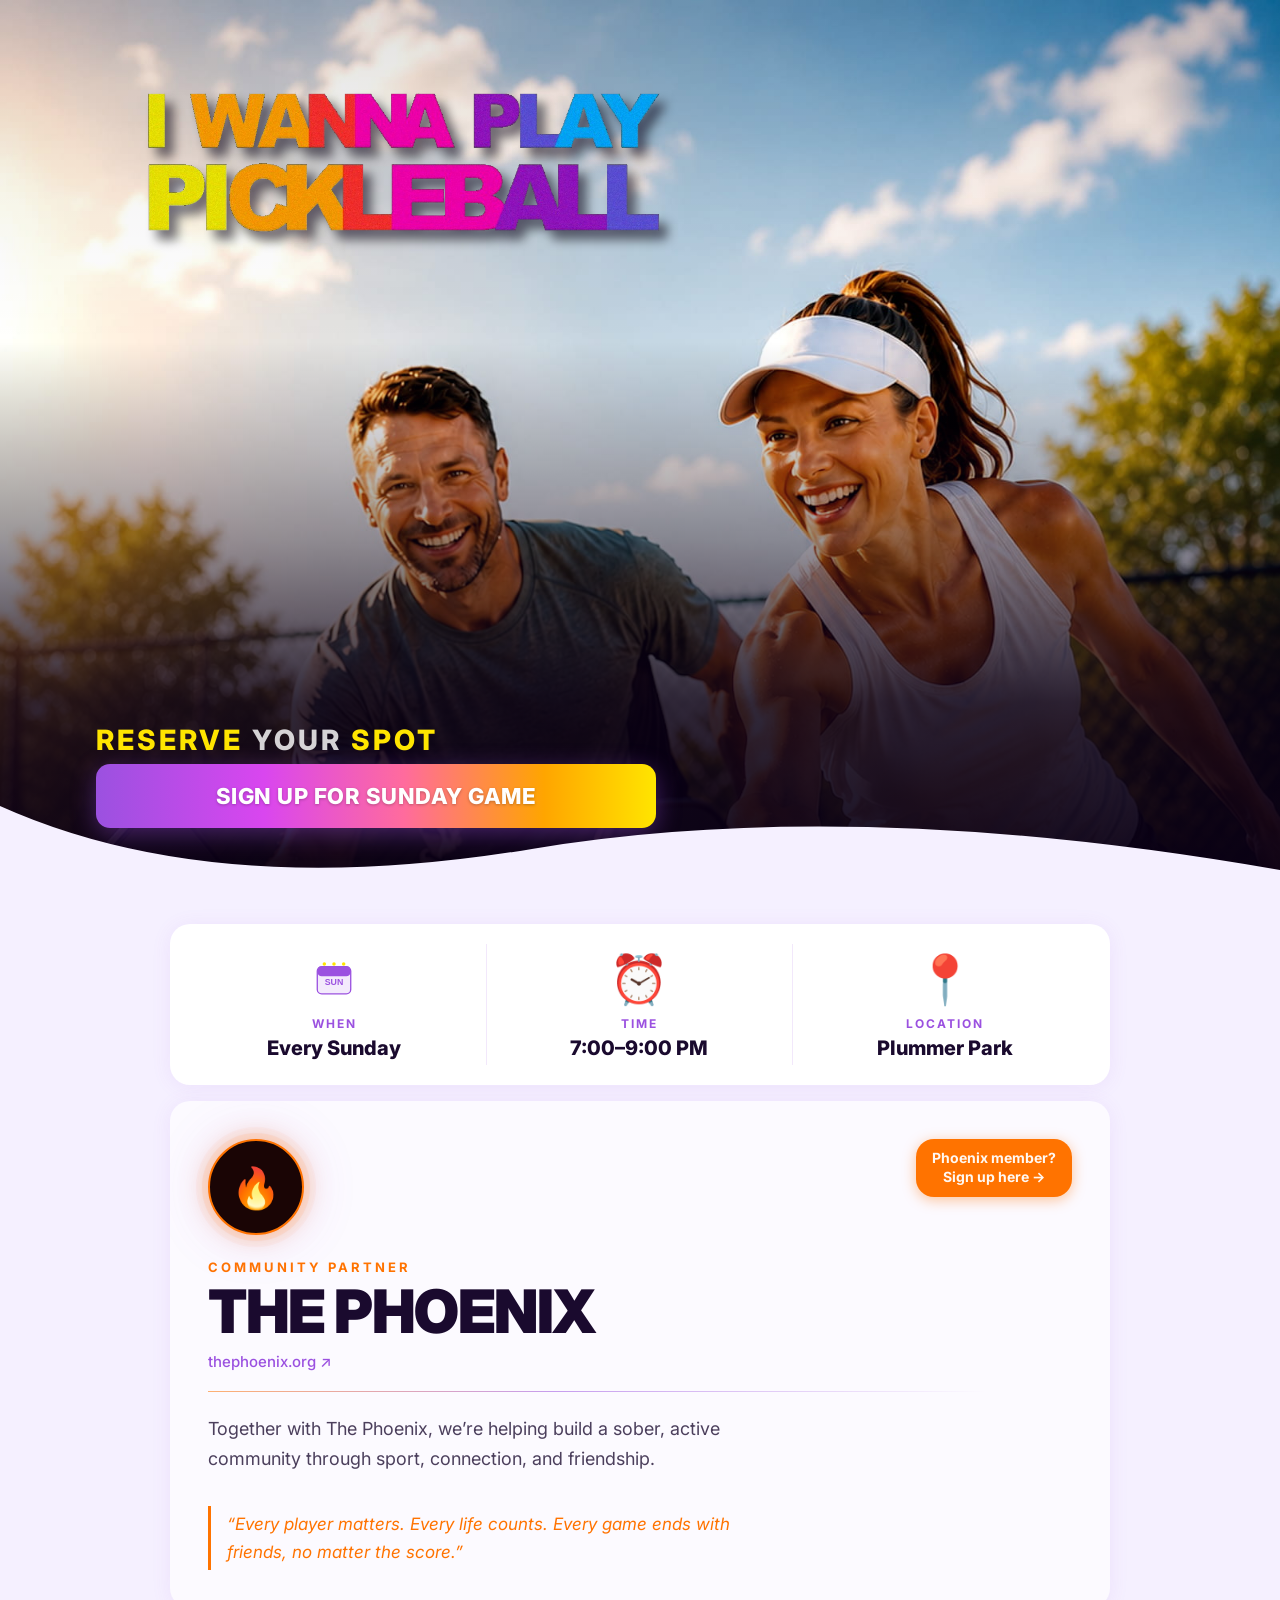
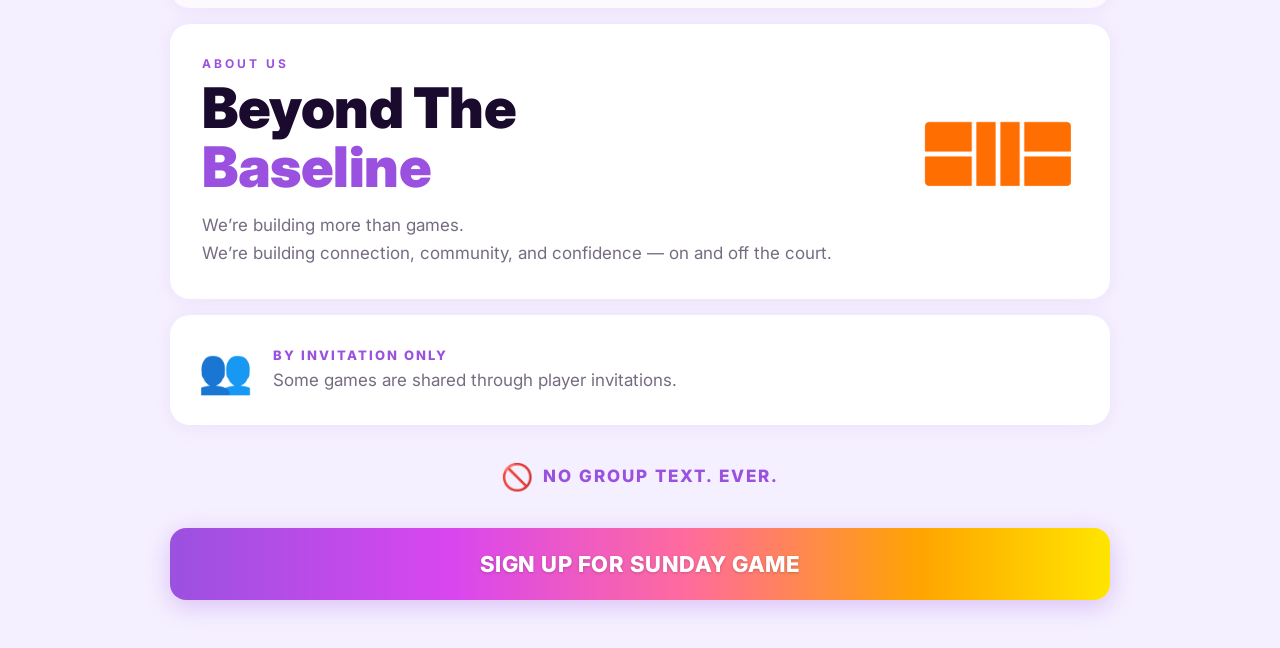
==== index.html @ e060759e "Update index.html" ====
<!DOCTYPE html>
<html lang="en">
<head>
    <meta charset="UTF-8">
    <meta name="viewport" content="width=device-width, initial-scale=1.0">
    <meta name="robots" content="noindex, nofollow">
    <title>I Wanna Play Pickleball — Sunday Games at Plummer Park</title>
    <meta property="og:title" content="I Wanna Play Pickleball">
    <meta property="og:description" content="Sunday pickleball games at Plummer Park, West Hollywood. By invitation only. Reserve your spot now.">
    <meta property="og:image" content="player-hero.jpg">
    <meta property="og:url" content="https://iwannaplaypickleball.com">
    <meta property="og:type" content="website">
    <meta name="twitter:card" content="summary_large_image">
    <link rel="preconnect" href="https://fonts.googleapis.com">
    <link rel="preconnect" href="https://fonts.gstatic.com" crossorigin>
    <link href="https://fonts.googleapis.com/css2?family=Inter:wght@400;600;700;800;900&display=swap" rel="stylesheet">
    <style>
        *, *::before, *::after { margin: 0; padding: 0; box-sizing: border-box; }
        :root {
            --purple:      #9B51E0;
            --yellow:      #FFE500;
            --orange:      #FFA500;
            --orange-deep: #FF7300;
            --pink:        #FF6B9D;
            --magenta:     #D946EF;
            --green:       #00C97A;
            --navy:        #0A0015;
            --light-bg:    #F5F0FF;
            --warm-white:  #FCFAFF;
            --text-dark:   #1a0a2e;
        }
        html { scroll-behavior: smooth; }
        body {
            font-family: 'Inter', sans-serif;
            background: var(--light-bg);
            color: var(--text-dark);
            min-height: 100vh;
            -webkit-font-smoothing: antialiased;
            overflow-x: hidden;
        }

        /* ============================================= HERO ============================================= */
        .hero {
            position: relative;
            width: 100%;
            min-height: 100svh;
            display: flex;
            flex-direction: column;
            overflow: hidden;
        }
        .hero-image {
            position: absolute; inset: 0;
            width: 100%; height: 100%;
            object-fit: cover; object-position: 25% top; z-index: 0;
        }
        @media (min-width: 768px) {
            .hero-image { object-position: center top; }
        }
        .hero-overlay {
            position: absolute; inset: 0;
            background: linear-gradient(180deg,
                rgba(10,0,21,0.12) 0%, rgba(10,0,21,0.04) 20%,
                rgba(10,0,21,0.00) 38%, rgba(10,0,21,0.42) 60%,
                rgba(10,0,21,0.84) 78%, rgba(10,0,21,0.97) 100%);
            z-index: 1;
        }
        .hero-content {
            position: relative; z-index: 2;
            display: flex; flex-direction: column;
            justify-content: space-between;
            min-height: 100svh;
            width: 100%;
            padding: clamp(6px,2vw,16px) clamp(12px,3vw,24px) clamp(40px,5vw,56px);
        }
        .hero-logo {
            width: clamp(320px, 98vw, 98vw);
            max-width: none;
            height: auto; display: block;
            mix-blend-mode: screen;
            animation: fadeDown 0.7s ease both;
            margin-left: clamp(-12px, -1.5vw, -4px);
            margin-top: -4px;
        }
        @keyframes fadeDown {
            from { opacity:0; transform:translateY(-14px); }
            to   { opacity:1; transform:translateY(0); }
        }
        .hero-bottom { animation: fadeUp 0.8s 0.3s ease both; }
        @keyframes fadeUp {
            from { opacity:0; transform:translateY(16px); }
            to   { opacity:1; transform:translateY(0); }
        }
        .reserve-heading {
            font-size: clamp(17px, 4.6vw, 24px);
            font-weight: 800; letter-spacing: 3px;
            display: block; margin-bottom: 6px;
            line-height: 1.2; white-space: nowrap;
        }
        .word-reserve { color: var(--yellow); }
        .word-your    { color: rgba(255,255,255,0.82); }
        .word-spot    { color: var(--yellow); }

        .cta-btn {
            display: flex; align-items: center; justify-content: center;
            width: 100%; min-height: 58px; padding: 16px 24px;
            background: linear-gradient(90deg,
                var(--purple) 0%, var(--magenta) 30%,
                var(--pink) 55%, var(--orange) 80%, var(--yellow) 100%);
            border: none; border-radius: 14px;
            font-family: 'Inter', sans-serif;
            font-size: clamp(15px, 3.8vw, 20px);
            font-weight: 800; letter-spacing: 0.5px;
            color: #fff; text-decoration: none;
            text-shadow: 0 1px 3px rgba(0,0,0,0.25);
            box-shadow: 0 6px 24px rgba(155,81,224,0.4);
            -webkit-tap-highlight-color: transparent;
            transition: transform 0.15s ease;
        }
        .cta-btn:active { transform: scale(0.98); }

        .hero-wave {
            position: absolute; bottom: -2px; left: 0; right: 0;
            z-index: 3; line-height: 0;
        }
        .hero-wave svg { display: block; width: 100%; }

        @media (min-width: 768px) {
            .hero-content {
                padding: clamp(16px,3vw,32px) clamp(40px,6vw,80px) clamp(48px,6vw,72px);
            }
            .hero-logo { width: clamp(420px, 55vw, 780px); margin-left: 0; margin-top: 0; }
            .hero-bottom { max-width: 520px; }
            .reserve-heading { font-size: clamp(20px, 2.8vw, 28px); }
            .cta-btn { font-size: clamp(16px, 2vw, 22px); min-height: 64px; }
        }
        @media (min-width: 1200px) {
            .hero-content { padding: 40px 96px 72px; }
            .hero-logo { width: clamp(560px, 48vw, 820px); }
            .hero-bottom { max-width: 560px; }
        }

        /* ============================================= PAGE BODY ============================================= */
        .page-body { background: var(--light-bg); padding: 24px 16px 48px; }
        .card-wrap { width: 100%; max-width: 600px; margin: 0 auto; }
        @media (min-width: 680px)  { .card-wrap { max-width: 680px; } }
        @media (min-width: 900px)  { .card-wrap { max-width: 820px; } }
        @media (min-width: 1100px) { .card-wrap { max-width: 940px; } }

        .card {
            background: #fff;
            border-radius: 20px;
            box-shadow: 0 2px 20px rgba(155,81,224,0.09);
            margin-bottom: 16px;
            overflow: hidden;
        }

        /* INFO CARDS */
        .info-inner { display: grid; grid-template-columns: repeat(3,1fr); padding: 20px 12px; }
        .info-col { text-align: center; padding: 4px clamp(8px,2vw,20px); }
        .info-col:not(:last-child) { border-right: 1.5px solid rgba(155,81,224,0.13); }
        .info-icon { display: flex; align-items: center; justify-content: center;
                     height: clamp(40px,6vw,60px); margin: 0 auto 8px; }
        .info-label { font-size: clamp(9px,1.2vw,12px); font-weight: 700;
                      letter-spacing: 2px; color: var(--purple);
                      text-transform: uppercase; display: block; margin-bottom: 4px; }
        .info-value { font-size: clamp(14px,2vw,20px); font-weight: 800;
                      color: var(--text-dark); display: block; line-height: 1.3; }

        /* =============================================
           PHOENIX CARD — premium refresh
        ============================================= */
        .phoenix-card { background: var(--warm-white); }
        .phoenix-inner { padding: clamp(22px,3vw,40px); }

        /* TOP ROW: logo (left) + pill (top right) */
        .phoenix-top {
            display: flex; justify-content: space-between;
            align-items: flex-start;
            gap: clamp(12px,2vw,20px);
            margin-bottom: clamp(16px,2.5vw,24px);
        }

        /* Logo circle with premium radial glow */
        .phoenix-logo-circle {
            position: relative;
            width: clamp(72px,10vw,96px);
            height: clamp(72px,10vw,96px);
            border-radius: 50%;
            background: #1a0505;
            border: 2.5px solid var(--orange-deep);
            display: flex; align-items: center; justify-content: center;
            flex-shrink: 0; overflow: hidden;
            font-size: clamp(28px,4vw,40px);
            box-shadow:
                0 0 0 6px rgba(255,115,0,0.08),
                0 0 0 12px rgba(255,115,0,0.04),
                0 0 28px rgba(255,115,0,0.35),
                0 0 56px rgba(155,81,224,0.18);
        }
        .phoenix-logo-circle img { width:100%; height:100%; border-radius:50%; object-fit:cover; }

        /* INFO BLOCK below top row */
        .phoenix-info { margin-bottom: clamp(14px,2vw,20px); }
        .phoenix-eyebrow {
            font-size: clamp(10px,1.2vw,13px); font-weight: 700;
            letter-spacing: 3px; color: var(--orange-deep);
            text-transform: uppercase; display: block; margin-bottom: 6px;
        }
        .phoenix-name {
            font-size: clamp(34px,7vw,60px);
            font-weight: 900;
            letter-spacing: -1.5px;
            color: var(--text-dark);
            display: block;
            line-height: 1;
            margin-bottom: 10px;
        }
        .phoenix-url {
            display: inline-flex; align-items: center; gap: 4px;
            font-size: clamp(12px,1.4vw,15px);
            color: var(--purple);
            text-decoration: none;
            font-weight: 500;
        }
        .phoenix-url:hover { opacity: 0.75; }

        /* Slim gradient divider */
        .phoenix-divider {
            height: 1px;
            background: linear-gradient(90deg,
                var(--orange-deep) 0%,
                var(--purple) 40%,
                transparent 90%);
            margin: 0 0 clamp(16px,2.5vw,22px);
            opacity: 0.55;
        }

        /* Pill button — slightly smaller */
        .phoenix-pill {
            display: inline-flex; align-items: center; justify-content: center;
            text-align: center;
            background: var(--orange-deep);
            border: none; border-radius: 18px;
            padding: clamp(7px,1vw,10px) clamp(11px,1.5vw,16px);
            font-size: clamp(11px,1.3vw,14px); font-weight: 700;
            color: rgba(255,255,255,0.95);
            text-decoration: none;
            flex-shrink: 0; line-height: 1.35;
            box-shadow: 0 3px 14px rgba(255,115,0,0.4);
            -webkit-tap-highlight-color: transparent;
            transition: transform 0.15s ease;
        }
        .phoenix-pill:active { transform: scale(0.97); }

        /* Body paragraph — tightened width */
        .phoenix-body-text {
            font-size: clamp(14px,1.7vw,18px); line-height: 1.65;
            color: rgba(26,10,46,0.78);
            max-width: 52ch;
            margin-bottom: clamp(22px,3vw,32px); /* extra breathing room before quote */
        }

        /* Quote — extra space above */
        .phoenix-quote {
            border-left: 3px solid var(--orange-deep);
            padding: 4px 0 4px 16px;
            font-style: italic;
            font-size: clamp(14px,1.55vw,17px);
            color: var(--orange-deep);
            line-height: 1.65;
            max-width: 52ch;
        }

        /* BTB */
        .btb-inner { padding: clamp(18px,2.5vw,32px); }
        .btb-top {
            display: flex; align-items: flex-end;
            justify-content: space-between; gap: 16px; margin-bottom: 14px;
        }
        .btb-text { flex: 1; }
        .btb-eyebrow {
            font-size: clamp(9px,1.1vw,12px); font-weight: 700;
            letter-spacing: 3px; color: var(--purple);
            text-transform: uppercase; display: block; margin-bottom: 8px;
        }
        .btb-title {
            font-size: clamp(30px,5.5vw,56px); font-weight: 900;
            letter-spacing: -0.5px; color: var(--text-dark);
            line-height: 1.05; display: block;
        }
        .btb-title span { color: var(--purple); display: block; }
        .btb-link { text-decoration: none; display: block; -webkit-tap-highlight-color: transparent; }
        .btb-link:hover { opacity: 0.82; }
        .btb-desc { font-size: clamp(13px,1.6vw,17px); color: rgba(26,10,46,0.6); line-height: 1.65; }
        .ball-wrap { width: clamp(110px,22vw,160px); flex-shrink: 0; margin-bottom: 4px; }

        /* INVITE */
        .invite-inner {
            padding: clamp(16px,2.5vw,28px);
            display: flex; align-items: center; gap: clamp(12px,2vw,20px);
        }
        .invite-icon { font-size: clamp(30px,5vw,44px); flex-shrink: 0; }
        .invite-title {
            font-size: clamp(10px,1.3vw,13px); font-weight: 800;
            letter-spacing: 2px; color: var(--purple);
            text-transform: uppercase; display: block; margin-bottom: 4px;
        }
        .invite-body { font-size: clamp(13px,1.6vw,17px); color: rgba(26,10,46,0.6); line-height: 1.55; }

        /* NO GROUP */
        .no-group-row {
            display: flex; align-items: center; justify-content: center;
            gap: 10px; padding: clamp(12px,2vw,20px) 16px; margin-bottom: 16px;
        }
        .no-group-icon { font-size: clamp(18px,2.5vw,26px); }
        .no-group-text {
            font-size: clamp(13px,1.6vw,17px); font-weight: 800;
            letter-spacing: 2px; color: var(--purple);
        }

        /* FOOTER CTA */
        .footer-cta {
            display: flex; align-items: center; justify-content: center;
            width: 100%; min-height: clamp(58px,7vw,72px); padding: 16px 24px;
            background: linear-gradient(90deg,
                var(--purple) 0%, var(--magenta) 30%,
                var(--pink) 55%, var(--orange) 80%, var(--yellow) 100%);
            border-radius: 16px; font-family: 'Inter', sans-serif;
            font-size: clamp(16px,2.5vw,22px); font-weight: 800; letter-spacing: 0.5px;
            color: #fff; text-decoration: none;
            text-shadow: 0 1px 3px rgba(0,0,0,0.2);
            box-shadow: 0 6px 24px rgba(155,81,224,0.3);
            -webkit-tap-highlight-color: transparent;
        }
    </style>
</head>
<body>

    <section class="hero">
        <img src="player-hero.jpg" alt="Pickleball players" class="hero-image">
        <div class="hero-overlay"></div>
        <div class="hero-content">
            <img src="logo.png" alt="I Wanna Play Pickleball" class="hero-logo">
            <div class="hero-bottom">
                <span class="reserve-heading">
                    <span class="word-reserve">RESERVE </span><span class="word-your">YOUR</span><span class="word-spot"> SPOT</span>
                </span>
                <a href="https://hiramlosangeles-crypto.github.io/pickleball-form/index-old.html" class="cta-btn">
                    SIGN UP FOR SUNDAY GAME
                </a>
            </div>
        </div>
        <div class="hero-wave">
            <svg viewBox="0 0 480 48" xmlns="http://www.w3.org/2000/svg" preserveAspectRatio="none">
                <path d="M0,12 Q80,48 200,28 Q320,8 480,36 L480,48 L0,48 Z" fill="#F5F0FF"/>
            </svg>
        </div>
    </section>

    <div class="page-body">
        <div class="card-wrap">

            <!-- INFO -->
            <div class="card">
                <div class="info-inner">
                    <div class="info-col">
                        <div class="info-icon">
                            <svg width="44" height="44" viewBox="0 0 100 100" xmlns="http://www.w3.org/2000/svg">
                                <rect x="12" y="24" width="76" height="62" rx="10" fill="#9B51E0" opacity="0.12"/>
                                <rect x="12" y="24" width="76" height="62" rx="10" fill="none" stroke="#9B51E0" stroke-width="3"/>
                                <rect x="12" y="24" width="76" height="22" rx="10" fill="#9B51E0"/>
                                <circle cx="28" cy="18" r="4" fill="#FFE500"/>
                                <circle cx="50" cy="18" r="4" fill="#FFE500"/>
                                <circle cx="72" cy="18" r="4" fill="#FFE500"/>
                                <text x="50" y="66" text-anchor="middle" font-size="20" font-weight="900" fill="#9B51E0" font-family="Arial,sans-serif">SUN</text>
                            </svg>
                        </div>
                        <span class="info-label">When</span>
                        <span class="info-value">Every Sunday</span>
                    </div>
                    <div class="info-col">
                        <div class="info-icon" style="font-size:clamp(32px,5vw,48px);">&#9200;</div>
                        <span class="info-label">Time</span>
                        <span class="info-value">7:00&ndash;9:00 PM</span>
                    </div>
                    <div class="info-col">
                        <div class="info-icon" style="font-size:clamp(32px,5vw,48px);">&#128205;</div>
                        <span class="info-label">Location</span>
                        <span class="info-value">Plummer Park</span>
                    </div>
                </div>
            </div>

            <!-- PHOENIX -->
            <div class="card phoenix-card">
                <div class="phoenix-inner">
                    <div class="phoenix-top">
                        <div class="phoenix-logo-circle">
                            <img src="phoenix-logo.png" alt="The Phoenix"
                                 onerror="this.style.display='none'; this.parentElement.innerHTML='&#x1F525;';">
                        </div>
                        <a href="https://hiramlosangeles-crypto.github.io/pickleball-form/index-old.html" class="phoenix-pill">
                            Phoenix member?<br>Sign up here &rarr;
                        </a>
                    </div>
                    <div class="phoenix-info">
                        <span class="phoenix-eyebrow">Community Partner</span>
                        <span class="phoenix-name">THE PHOENIX</span>
                        <a href="https://thephoenix.org" target="_blank" rel="noopener noreferrer" class="phoenix-url">thephoenix.org &nearr;</a>
                    </div>
                    <div class="phoenix-divider"></div>
                    <p class="phoenix-body-text">
                        Together with The Phoenix, we&rsquo;re helping build a sober, active community through sport, connection, and friendship.
                    </p>
                    <div class="phoenix-quote">
                        &ldquo;Every player matters. Every life counts. Every game ends with friends, no matter the score.&rdquo;
                    </div>
                </div>
            </div>

            <!-- BTB -->
            <a href="https://hiramlosangeles-crypto.github.io/Beyond-the-Baseline/"
               target="_blank" rel="noopener noreferrer" class="btb-link">
                <div class="card">
                    <div class="btb-inner">
                        <div class="btb-top">
                            <div class="btb-text">
                                <span class="btb-eyebrow">About Us</span>
                                <span class="btb-title">Beyond The <span>Baseline</span></span>
                            </div>
                            <div class="ball-wrap">
                                <img src="pickleball_court.png" alt="Pickleball court"
                                     style="width:100%; height:auto; display:block;">
                            </div>
                        </div>
                        <p class="btb-desc">
                            We&rsquo;re building more than games.<br>
                            We&rsquo;re building connection, community, and confidence &mdash; on and off the court.
                        </p>
                    </div>
                </div>
            </a>

            <!-- INVITE -->
            <div class="card">
                <div class="invite-inner">
                    <div class="invite-icon">&#128101;</div>
                    <div>
                        <span class="invite-title">By Invitation Only</span>
                        <p class="invite-body">Some games are shared through player invitations.</p>
                    </div>
                </div>
            </div>

            <!-- NO GROUP -->
            <div class="no-group-row">
                <span class="no-group-icon">&#128683;</span>
                <span class="no-group-text">NO GROUP TEXT. EVER.</span>
            </div>

            <!-- FOOTER CTA -->
            <a href="https://hiramlosangeles-crypto.github.io/pickleball-form/index-old.html" class="footer-cta">
                SIGN UP FOR SUNDAY GAME
            </a>

        </div>
    </div>
</body>
</html>
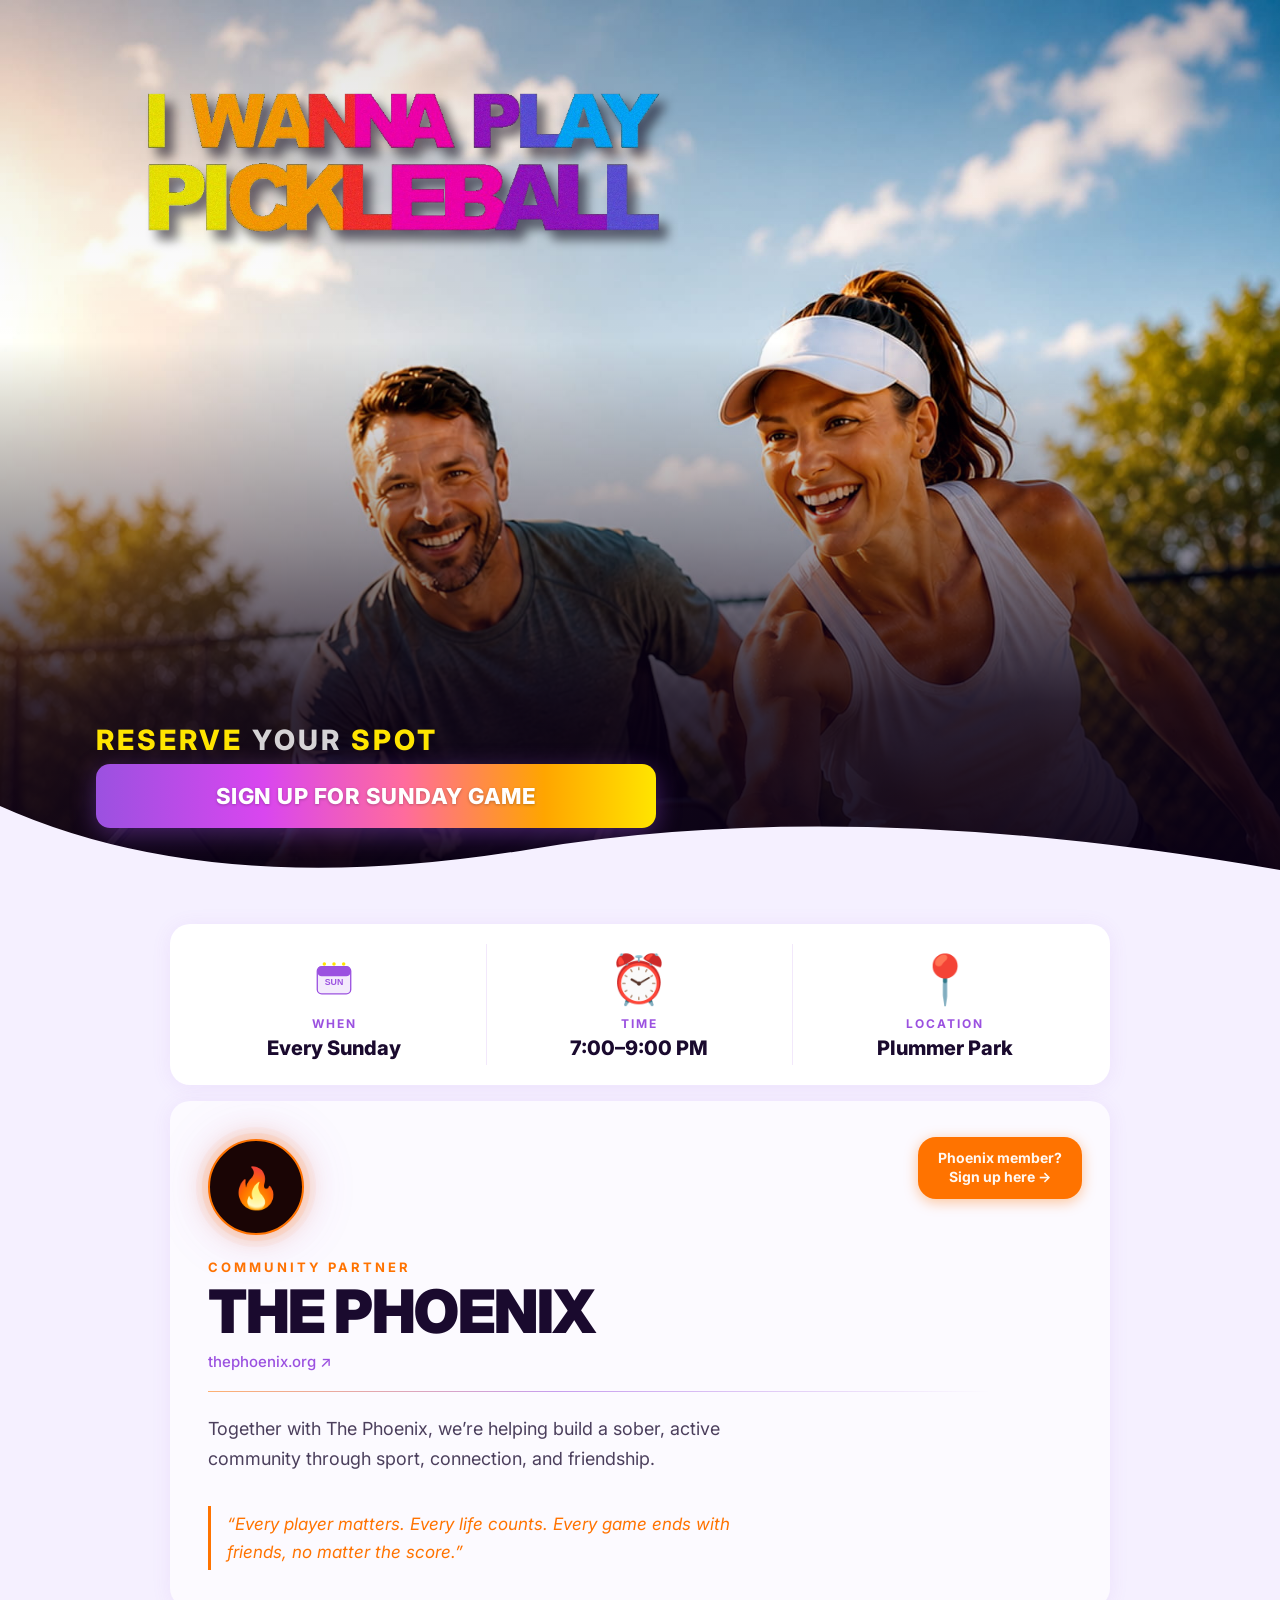
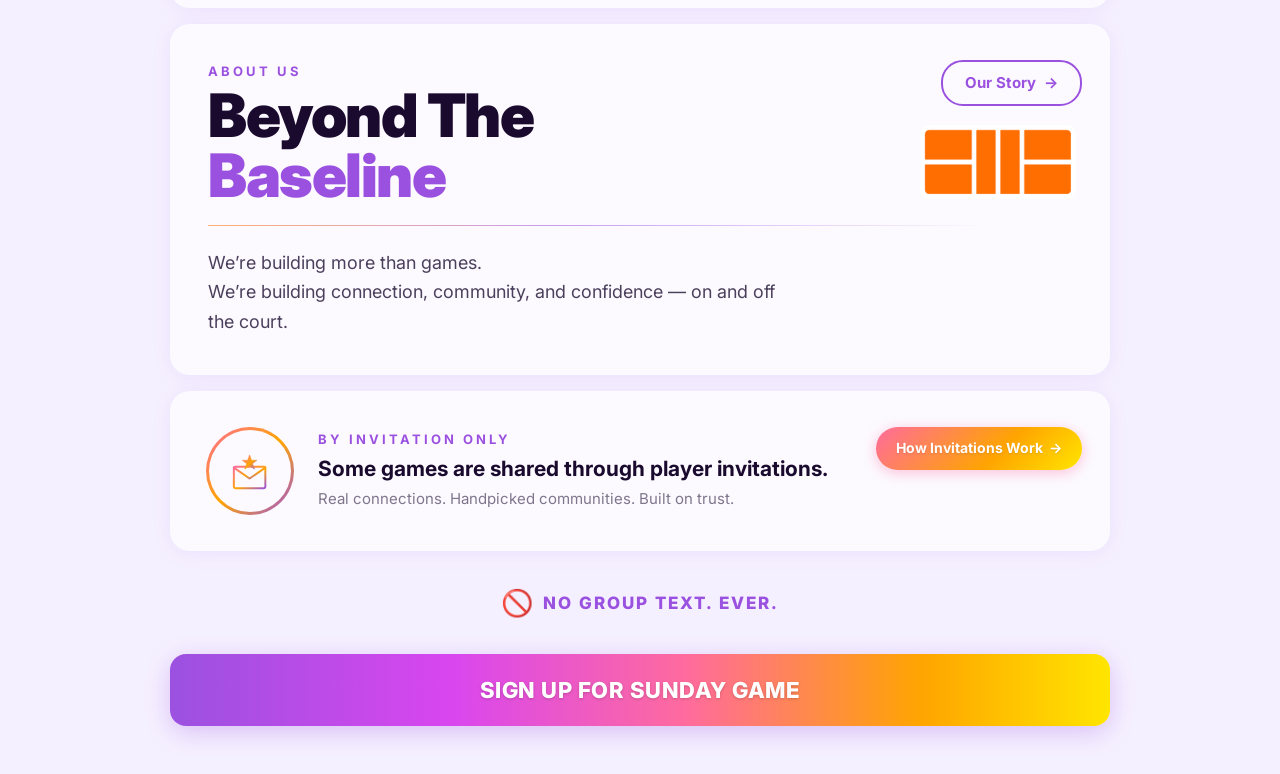
==== commit 900c2862: "Update index.html" ====
--- a/index.html
+++ b/index.html
@@ -30,104 +30,28 @@
             --text-dark:   #1a0a2e;
         }
         html { scroll-behavior: smooth; }
-        body {
-            font-family: 'Inter', sans-serif;
-            background: var(--light-bg);
-            color: var(--text-dark);
-            min-height: 100vh;
-            -webkit-font-smoothing: antialiased;
-            overflow-x: hidden;
-        }
-
-        /* ============================================= HERO ============================================= */
-        .hero {
-            position: relative;
-            width: 100%;
-            min-height: 100svh;
-            display: flex;
-            flex-direction: column;
-            overflow: hidden;
-        }
-        .hero-image {
-            position: absolute; inset: 0;
-            width: 100%; height: 100%;
-            object-fit: cover; object-position: 25% top; z-index: 0;
-        }
-        @media (min-width: 768px) {
-            .hero-image { object-position: center top; }
-        }
-        .hero-overlay {
-            position: absolute; inset: 0;
-            background: linear-gradient(180deg,
-                rgba(10,0,21,0.12) 0%, rgba(10,0,21,0.04) 20%,
-                rgba(10,0,21,0.00) 38%, rgba(10,0,21,0.42) 60%,
-                rgba(10,0,21,0.84) 78%, rgba(10,0,21,0.97) 100%);
-            z-index: 1;
-        }
-        .hero-content {
-            position: relative; z-index: 2;
-            display: flex; flex-direction: column;
-            justify-content: space-between;
-            min-height: 100svh;
-            width: 100%;
-            padding: clamp(6px,2vw,16px) clamp(12px,3vw,24px) clamp(40px,5vw,56px);
-        }
-        .hero-logo {
-            width: clamp(320px, 98vw, 98vw);
-            max-width: none;
-            height: auto; display: block;
-            mix-blend-mode: screen;
-            animation: fadeDown 0.7s ease both;
-            margin-left: clamp(-12px, -1.5vw, -4px);
-            margin-top: -4px;
-        }
-        @keyframes fadeDown {
-            from { opacity:0; transform:translateY(-14px); }
-            to   { opacity:1; transform:translateY(0); }
-        }
+        body { font-family: 'Inter', sans-serif; background: var(--light-bg); color: var(--text-dark); min-height: 100vh; -webkit-font-smoothing: antialiased; overflow-x: hidden; }
+
+        /* HERO */
+        .hero { position: relative; width: 100%; min-height: 100svh; display: flex; flex-direction: column; overflow: hidden; }
+        .hero-image { position: absolute; inset: 0; width: 100%; height: 100%; object-fit: cover; object-position: 25% top; z-index: 0; }
+        @media (min-width: 768px) { .hero-image { object-position: center top; } }
+        .hero-overlay { position: absolute; inset: 0; background: linear-gradient(180deg, rgba(10,0,21,0.12) 0%, rgba(10,0,21,0.04) 20%, rgba(10,0,21,0.00) 38%, rgba(10,0,21,0.42) 60%, rgba(10,0,21,0.84) 78%, rgba(10,0,21,0.97) 100%); z-index: 1; }
+        .hero-content { position: relative; z-index: 2; display: flex; flex-direction: column; justify-content: space-between; min-height: 100svh; width: 100%; padding: clamp(6px,2vw,16px) clamp(12px,3vw,24px) clamp(40px,5vw,56px); }
+        .hero-logo { width: clamp(320px, 98vw, 98vw); max-width: none; height: auto; display: block; mix-blend-mode: screen; animation: fadeDown 0.7s ease both; margin-left: clamp(-12px, -1.5vw, -4px); margin-top: -4px; }
+        @keyframes fadeDown { from {opacity:0; transform:translateY(-14px);} to {opacity:1; transform:translateY(0);} }
         .hero-bottom { animation: fadeUp 0.8s 0.3s ease both; }
-        @keyframes fadeUp {
-            from { opacity:0; transform:translateY(16px); }
-            to   { opacity:1; transform:translateY(0); }
-        }
-        .reserve-heading {
-            font-size: clamp(17px, 4.6vw, 24px);
-            font-weight: 800; letter-spacing: 3px;
-            display: block; margin-bottom: 6px;
-            line-height: 1.2; white-space: nowrap;
-        }
+        @keyframes fadeUp { from {opacity:0; transform:translateY(16px);} to {opacity:1; transform:translateY(0);} }
+        .reserve-heading { font-size: clamp(17px, 4.6vw, 24px); font-weight: 800; letter-spacing: 3px; display: block; margin-bottom: 6px; line-height: 1.2; white-space: nowrap; }
         .word-reserve { color: var(--yellow); }
         .word-your    { color: rgba(255,255,255,0.82); }
         .word-spot    { color: var(--yellow); }
-
-        .cta-btn {
-            display: flex; align-items: center; justify-content: center;
-            width: 100%; min-height: 58px; padding: 16px 24px;
-            background: linear-gradient(90deg,
-                var(--purple) 0%, var(--magenta) 30%,
-                var(--pink) 55%, var(--orange) 80%, var(--yellow) 100%);
-            border: none; border-radius: 14px;
-            font-family: 'Inter', sans-serif;
-            font-size: clamp(15px, 3.8vw, 20px);
-            font-weight: 800; letter-spacing: 0.5px;
-            color: #fff; text-decoration: none;
-            text-shadow: 0 1px 3px rgba(0,0,0,0.25);
-            box-shadow: 0 6px 24px rgba(155,81,224,0.4);
-            -webkit-tap-highlight-color: transparent;
-            transition: transform 0.15s ease;
-        }
+        .cta-btn { display: flex; align-items: center; justify-content: center; width: 100%; min-height: 58px; padding: 16px 24px; background: linear-gradient(90deg, var(--purple) 0%, var(--magenta) 30%, var(--pink) 55%, var(--orange) 80%, var(--yellow) 100%); border: none; border-radius: 14px; font-family: 'Inter', sans-serif; font-size: clamp(15px, 3.8vw, 20px); font-weight: 800; letter-spacing: 0.5px; color: #fff; text-decoration: none; text-shadow: 0 1px 3px rgba(0,0,0,0.25); box-shadow: 0 6px 24px rgba(155,81,224,0.4); -webkit-tap-highlight-color: transparent; transition: transform 0.15s ease; }
         .cta-btn:active { transform: scale(0.98); }
-
-        .hero-wave {
-            position: absolute; bottom: -2px; left: 0; right: 0;
-            z-index: 3; line-height: 0;
-        }
+        .hero-wave { position: absolute; bottom: -2px; left: 0; right: 0; z-index: 3; line-height: 0; }
         .hero-wave svg { display: block; width: 100%; }
-
         @media (min-width: 768px) {
-            .hero-content {
-                padding: clamp(16px,3vw,32px) clamp(40px,6vw,80px) clamp(48px,6vw,72px);
-            }
+            .hero-content { padding: clamp(16px,3vw,32px) clamp(40px,6vw,80px) clamp(48px,6vw,72px); }
             .hero-logo { width: clamp(420px, 55vw, 780px); margin-left: 0; margin-top: 0; }
             .hero-bottom { max-width: 520px; }
             .reserve-heading { font-size: clamp(20px, 2.8vw, 28px); }
@@ -139,199 +63,132 @@
             .hero-bottom { max-width: 560px; }
         }
 
-        /* ============================================= PAGE BODY ============================================= */
+        /* PAGE BODY */
         .page-body { background: var(--light-bg); padding: 24px 16px 48px; }
         .card-wrap { width: 100%; max-width: 600px; margin: 0 auto; }
         @media (min-width: 680px)  { .card-wrap { max-width: 680px; } }
         @media (min-width: 900px)  { .card-wrap { max-width: 820px; } }
         @media (min-width: 1100px) { .card-wrap { max-width: 940px; } }
 
-        .card {
-            background: #fff;
-            border-radius: 20px;
-            box-shadow: 0 2px 20px rgba(155,81,224,0.09);
-            margin-bottom: 16px;
-            overflow: hidden;
-        }
+        .card { background: #fff; border-radius: 20px; box-shadow: 0 2px 20px rgba(155,81,224,0.09); margin-bottom: 16px; overflow: hidden; position: relative; }
 
         /* INFO CARDS */
         .info-inner { display: grid; grid-template-columns: repeat(3,1fr); padding: 20px 12px; }
         .info-col { text-align: center; padding: 4px clamp(8px,2vw,20px); }
         .info-col:not(:last-child) { border-right: 1.5px solid rgba(155,81,224,0.13); }
-        .info-icon { display: flex; align-items: center; justify-content: center;
-                     height: clamp(40px,6vw,60px); margin: 0 auto 8px; }
-        .info-label { font-size: clamp(9px,1.2vw,12px); font-weight: 700;
-                      letter-spacing: 2px; color: var(--purple);
-                      text-transform: uppercase; display: block; margin-bottom: 4px; }
-        .info-value { font-size: clamp(14px,2vw,20px); font-weight: 800;
-                      color: var(--text-dark); display: block; line-height: 1.3; }
-
-        /* =============================================
-           PHOENIX CARD — premium refresh
-        ============================================= */
+        .info-icon { display: flex; align-items: center; justify-content: center; height: clamp(40px,6vw,60px); margin: 0 auto 8px; }
+        .info-label { font-size: clamp(9px,1.2vw,12px); font-weight: 700; letter-spacing: 2px; color: var(--purple); text-transform: uppercase; display: block; margin-bottom: 4px; }
+        .info-value { font-size: clamp(14px,2vw,20px); font-weight: 800; color: var(--text-dark); display: block; line-height: 1.3; }
+
+        /* SHARED TOP-RIGHT CARD CTA POSITIONING */
+        .card-cta { position: absolute; top: clamp(20px, 3.2vw, 36px); right: clamp(20px, 2.8vw, 28px); z-index: 5; }
+
+        /* PHOENIX CARD */
         .phoenix-card { background: var(--warm-white); }
-        .phoenix-inner { padding: clamp(22px,3vw,40px); }
-
-        /* TOP ROW: logo (left) + pill (top right) */
-        .phoenix-top {
-            display: flex; justify-content: space-between;
-            align-items: flex-start;
-            gap: clamp(12px,2vw,20px);
-            margin-bottom: clamp(16px,2.5vw,24px);
-        }
-
-        /* Logo circle with premium radial glow */
-        .phoenix-logo-circle {
+        .phoenix-inner { padding: clamp(22px,3vw,40px); padding-right: clamp(20px,2.5vw,40px); }
+        .phoenix-top { margin-bottom: clamp(16px,2.5vw,24px); }
+        .phoenix-logo-circle { position: relative; width: clamp(72px,10vw,96px); height: clamp(72px,10vw,96px); border-radius: 50%; background: #1a0505; border: 2.5px solid var(--orange-deep); display: flex; align-items: center; justify-content: center; overflow: hidden; font-size: clamp(28px,4vw,40px); box-shadow: 0 0 0 6px rgba(255,115,0,0.08), 0 0 0 12px rgba(255,115,0,0.04), 0 0 28px rgba(255,115,0,0.35), 0 0 56px rgba(155,81,224,0.18); }
+        .phoenix-logo-circle img { width:100%; height:100%; border-radius:50%; object-fit:cover; }
+        .phoenix-info { margin-bottom: clamp(14px,2vw,20px); }
+        .phoenix-eyebrow { font-size: clamp(10px,1.2vw,13px); font-weight: 700; letter-spacing: 3px; color: var(--orange-deep); text-transform: uppercase; display: block; margin-bottom: 6px; }
+        .phoenix-name { font-size: clamp(34px,7vw,60px); font-weight: 900; letter-spacing: -1.5px; color: var(--text-dark); display: block; line-height: 1; margin-bottom: 10px; }
+        .phoenix-url { display: inline-flex; align-items: center; gap: 4px; font-size: clamp(12px,1.4vw,15px); color: var(--purple); text-decoration: none; font-weight: 500; }
+        .phoenix-url:hover { opacity: 0.75; }
+        .phoenix-divider { height: 1px; background: linear-gradient(90deg, var(--orange-deep) 0%, var(--purple) 40%, transparent 90%); margin: 0 0 clamp(16px,2.5vw,22px); opacity: 0.55; }
+        .phoenix-pill { background: var(--orange-deep); border: none; border-radius: 18px; padding: clamp(8px,1.1vw,12px) clamp(14px,1.8vw,20px); font-size: clamp(11px,1.3vw,14px); font-weight: 700; color: rgba(255,255,255,0.95); text-decoration: none; display: inline-flex; align-items: center; justify-content: center; text-align: center; line-height: 1.35; box-shadow: 0 3px 14px rgba(255,115,0,0.4); -webkit-tap-highlight-color: transparent; transition: transform 0.15s ease; }
+        .phoenix-pill:active { transform: scale(0.97); }
+        .phoenix-body-text { font-size: clamp(14px,1.7vw,18px); line-height: 1.65; color: rgba(26,10,46,0.78); max-width: 52ch; margin-bottom: clamp(22px,3vw,32px); }
+        .phoenix-quote { border-left: 3px solid var(--orange-deep); padding: 4px 0 4px 16px; font-style: italic; font-size: clamp(14px,1.55vw,17px); color: var(--orange-deep); line-height: 1.65; max-width: 52ch; }
+
+        /* BTB CARD */
+        .btb-card { background: var(--warm-white); }
+        .btb-inner { padding: clamp(22px,3vw,40px); padding-right: clamp(20px,2.5vw,40px); }
+        .btb-top { display: flex; align-items: flex-end; justify-content: space-between; gap: 16px; margin-bottom: clamp(14px,2vw,20px); }
+        .btb-text { flex: 1; }
+        .btb-eyebrow { font-size: clamp(10px,1.2vw,13px); font-weight: 700; letter-spacing: 3px; color: var(--purple); text-transform: uppercase; display: block; margin-bottom: 6px; }
+        .btb-title { font-size: clamp(34px,7vw,60px); font-weight: 900; letter-spacing: -1.5px; color: var(--text-dark); line-height: 1; display: block; }
+        .btb-title span { color: var(--purple); display: block; }
+        .btb-cta { background: transparent; border: 2px solid var(--purple); border-radius: 22px; padding: clamp(8px,1.1vw,12px) clamp(16px,2vw,22px); font-size: clamp(12px,1.4vw,15px); font-weight: 700; color: var(--purple); text-decoration: none; display: inline-flex; align-items: center; gap: 8px; line-height: 1.2; white-space: nowrap; -webkit-tap-highlight-color: transparent; transition: all 0.2s ease; }
+        .btb-cta:hover { background: var(--purple); color: #fff; }
+        .btb-cta:active { transform: scale(0.97); }
+        .btb-cta-arrow { display: inline-block; transition: transform 0.2s ease; }
+        .btb-cta:hover .btb-cta-arrow { transform: translateX(3px); }
+        .btb-divider { height: 1px; background: linear-gradient(90deg, var(--orange-deep) 0%, var(--purple) 40%, transparent 90%); margin: 0 0 clamp(16px,2.5vw,22px); opacity: 0.55; }
+        .btb-desc { font-size: clamp(14px,1.7vw,18px); line-height: 1.65; color: rgba(26,10,46,0.78); max-width: 52ch; }
+        .ball-wrap { width: clamp(110px,22vw,160px); flex-shrink: 0; margin-bottom: 4px; }
+
+        /* INVITE CARD */
+        .invite-card { background: var(--warm-white); }
+        .invite-inner {
+            display: flex;
+            align-items: center;
+            gap: clamp(14px, 2.5vw, 24px);
+            padding: clamp(22px, 3vw, 36px);
+            padding-right: clamp(140px, 18vw, 200px); /* room for absolute CTA */
+        }
+
+        /* Gradient outline circle */
+        .invite-icon-wrap {
             position: relative;
-            width: clamp(72px,10vw,96px);
-            height: clamp(72px,10vw,96px);
+            width: clamp(64px, 9vw, 88px);
+            height: clamp(64px, 9vw, 88px);
+            flex-shrink: 0;
             border-radius: 50%;
-            background: #1a0505;
-            border: 2.5px solid var(--orange-deep);
+            padding: 3px;
+            background: linear-gradient(135deg, var(--pink) 0%, var(--orange) 50%, var(--purple) 100%);
+        }
+        .invite-icon-inner {
+            width: 100%; height: 100%;
+            border-radius: 50%;
+            background: var(--warm-white);
             display: flex; align-items: center; justify-content: center;
-            flex-shrink: 0; overflow: hidden;
-            font-size: clamp(28px,4vw,40px);
-            box-shadow:
-                0 0 0 6px rgba(255,115,0,0.08),
-                0 0 0 12px rgba(255,115,0,0.04),
-                0 0 28px rgba(255,115,0,0.35),
-                0 0 56px rgba(155,81,224,0.18);
-        }
-        .phoenix-logo-circle img { width:100%; height:100%; border-radius:50%; object-fit:cover; }
-
-        /* INFO BLOCK below top row */
-        .phoenix-info { margin-bottom: clamp(14px,2vw,20px); }
-        .phoenix-eyebrow {
-            font-size: clamp(10px,1.2vw,13px); font-weight: 700;
-            letter-spacing: 3px; color: var(--orange-deep);
-            text-transform: uppercase; display: block; margin-bottom: 6px;
-        }
-        .phoenix-name {
-            font-size: clamp(34px,7vw,60px);
-            font-weight: 900;
-            letter-spacing: -1.5px;
-            color: var(--text-dark);
-            display: block;
-            line-height: 1;
-            margin-bottom: 10px;
-        }
-        .phoenix-url {
-            display: inline-flex; align-items: center; gap: 4px;
-            font-size: clamp(12px,1.4vw,15px);
-            color: var(--purple);
+        }
+        .invite-icon-inner svg { width: 60%; height: 60%; display: block; }
+
+        .invite-content { flex: 1; min-width: 0; }
+        .invite-eyebrow { font-size: clamp(10px, 1.2vw, 13px); font-weight: 700; letter-spacing: 3px; color: var(--purple); text-transform: uppercase; display: block; margin-bottom: 8px; }
+        .invite-main { font-size: clamp(15px, 1.9vw, 21px); font-weight: 700; color: var(--text-dark); line-height: 1.3; margin-bottom: 6px; }
+        .invite-sub { font-size: clamp(12px, 1.4vw, 15px); color: rgba(26,10,46,0.55); line-height: 1.5; }
+
+        /* Gradient pill CTA — now uses .card-cta positioning */
+        .invite-cta {
+            background: linear-gradient(135deg, var(--pink) 0%, var(--orange) 60%, var(--yellow) 100%);
+            padding: clamp(8px,1.1vw,12px) clamp(14px,1.8vw,20px);
+            border-radius: 22px;
+            color: #fff;
+            font-weight: 700;
+            font-size: clamp(11px,1.3vw,14px);
             text-decoration: none;
-            font-weight: 500;
-        }
-        .phoenix-url:hover { opacity: 0.75; }
-
-        /* Slim gradient divider */
-        .phoenix-divider {
-            height: 1px;
-            background: linear-gradient(90deg,
-                var(--orange-deep) 0%,
-                var(--purple) 40%,
-                transparent 90%);
-            margin: 0 0 clamp(16px,2.5vw,22px);
-            opacity: 0.55;
-        }
-
-        /* Pill button — slightly smaller */
-        .phoenix-pill {
-            display: inline-flex; align-items: center; justify-content: center;
-            text-align: center;
-            background: var(--orange-deep);
-            border: none; border-radius: 18px;
-            padding: clamp(7px,1vw,10px) clamp(11px,1.5vw,16px);
-            font-size: clamp(11px,1.3vw,14px); font-weight: 700;
-            color: rgba(255,255,255,0.95);
-            text-decoration: none;
-            flex-shrink: 0; line-height: 1.35;
-            box-shadow: 0 3px 14px rgba(255,115,0,0.4);
+            display: inline-flex; align-items: center; gap: 6px;
+            box-shadow: 0 3px 14px rgba(255,107,157,0.4);
+            white-space: nowrap;
+            text-shadow: 0 1px 2px rgba(0,0,0,0.12);
+            line-height: 1.35;
             -webkit-tap-highlight-color: transparent;
             transition: transform 0.15s ease;
         }
-        .phoenix-pill:active { transform: scale(0.97); }
-
-        /* Body paragraph — tightened width */
-        .phoenix-body-text {
-            font-size: clamp(14px,1.7vw,18px); line-height: 1.65;
-            color: rgba(26,10,46,0.78);
-            max-width: 52ch;
-            margin-bottom: clamp(22px,3vw,32px); /* extra breathing room before quote */
-        }
-
-        /* Quote — extra space above */
-        .phoenix-quote {
-            border-left: 3px solid var(--orange-deep);
-            padding: 4px 0 4px 16px;
-            font-style: italic;
-            font-size: clamp(14px,1.55vw,17px);
-            color: var(--orange-deep);
-            line-height: 1.65;
-            max-width: 52ch;
-        }
-
-        /* BTB */
-        .btb-inner { padding: clamp(18px,2.5vw,32px); }
-        .btb-top {
-            display: flex; align-items: flex-end;
-            justify-content: space-between; gap: 16px; margin-bottom: 14px;
-        }
-        .btb-text { flex: 1; }
-        .btb-eyebrow {
-            font-size: clamp(9px,1.1vw,12px); font-weight: 700;
-            letter-spacing: 3px; color: var(--purple);
-            text-transform: uppercase; display: block; margin-bottom: 8px;
-        }
-        .btb-title {
-            font-size: clamp(30px,5.5vw,56px); font-weight: 900;
-            letter-spacing: -0.5px; color: var(--text-dark);
-            line-height: 1.05; display: block;
-        }
-        .btb-title span { color: var(--purple); display: block; }
-        .btb-link { text-decoration: none; display: block; -webkit-tap-highlight-color: transparent; }
-        .btb-link:hover { opacity: 0.82; }
-        .btb-desc { font-size: clamp(13px,1.6vw,17px); color: rgba(26,10,46,0.6); line-height: 1.65; }
-        .ball-wrap { width: clamp(110px,22vw,160px); flex-shrink: 0; margin-bottom: 4px; }
-
-        /* INVITE */
-        .invite-inner {
-            padding: clamp(16px,2.5vw,28px);
-            display: flex; align-items: center; gap: clamp(12px,2vw,20px);
-        }
-        .invite-icon { font-size: clamp(30px,5vw,44px); flex-shrink: 0; }
-        .invite-title {
-            font-size: clamp(10px,1.3vw,13px); font-weight: 800;
-            letter-spacing: 2px; color: var(--purple);
-            text-transform: uppercase; display: block; margin-bottom: 4px;
-        }
-        .invite-body { font-size: clamp(13px,1.6vw,17px); color: rgba(26,10,46,0.6); line-height: 1.55; }
+        .invite-cta:active { transform: scale(0.97); }
+        .invite-cta-arrow { display: inline-block; transition: transform 0.2s ease; }
+        .invite-cta:hover .invite-cta-arrow { transform: translateX(3px); }
+
+        /* Mobile: tighter, stack icon+content into single column, CTA stays absolute */
+        @media (max-width: 600px) {
+            .invite-inner {
+                padding: clamp(18px, 4vw, 26px);
+                padding-top: 60px; /* room for absolute CTA above content */
+                padding-right: clamp(18px, 4vw, 26px);
+                gap: 14px;
+            }
+            .invite-cta { font-size: 12px; padding: 8px 14px; }
+        }
 
         /* NO GROUP */
-        .no-group-row {
-            display: flex; align-items: center; justify-content: center;
-            gap: 10px; padding: clamp(12px,2vw,20px) 16px; margin-bottom: 16px;
-        }
+        .no-group-row { display: flex; align-items: center; justify-content: center; gap: 10px; padding: clamp(12px,2vw,20px) 16px; margin-bottom: 16px; }
         .no-group-icon { font-size: clamp(18px,2.5vw,26px); }
-        .no-group-text {
-            font-size: clamp(13px,1.6vw,17px); font-weight: 800;
-            letter-spacing: 2px; color: var(--purple);
-        }
+        .no-group-text { font-size: clamp(13px,1.6vw,17px); font-weight: 800; letter-spacing: 2px; color: var(--purple); }
 
         /* FOOTER CTA */
-        .footer-cta {
-            display: flex; align-items: center; justify-content: center;
-            width: 100%; min-height: clamp(58px,7vw,72px); padding: 16px 24px;
-            background: linear-gradient(90deg,
-                var(--purple) 0%, var(--magenta) 30%,
-                var(--pink) 55%, var(--orange) 80%, var(--yellow) 100%);
-            border-radius: 16px; font-family: 'Inter', sans-serif;
-            font-size: clamp(16px,2.5vw,22px); font-weight: 800; letter-spacing: 0.5px;
-            color: #fff; text-decoration: none;
-            text-shadow: 0 1px 3px rgba(0,0,0,0.2);
-            box-shadow: 0 6px 24px rgba(155,81,224,0.3);
-            -webkit-tap-highlight-color: transparent;
-        }
+        .footer-cta { display: flex; align-items: center; justify-content: center; width: 100%; min-height: clamp(58px,7vw,72px); padding: 16px 24px; background: linear-gradient(90deg, var(--purple) 0%, var(--magenta) 30%, var(--pink) 55%, var(--orange) 80%, var(--yellow) 100%); border-radius: 16px; font-family: 'Inter', sans-serif; font-size: clamp(16px,2.5vw,22px); font-weight: 800; letter-spacing: 0.5px; color: #fff; text-decoration: none; text-shadow: 0 1px 3px rgba(0,0,0,0.2); box-shadow: 0 6px 24px rgba(155,81,224,0.3); -webkit-tap-highlight-color: transparent; }
     </style>
 </head>
 <body>
@@ -393,15 +250,15 @@
 
             <!-- PHOENIX -->
             <div class="card phoenix-card">
+                <a href="https://hiramlosangeles-crypto.github.io/pickleball-form/index-old.html" class="phoenix-pill card-cta">
+                    Phoenix member?<br>Sign up here &rarr;
+                </a>
                 <div class="phoenix-inner">
                     <div class="phoenix-top">
                         <div class="phoenix-logo-circle">
                             <img src="phoenix-logo.png" alt="The Phoenix"
                                  onerror="this.style.display='none'; this.parentElement.innerHTML='&#x1F525;';">
                         </div>
-                        <a href="https://hiramlosangeles-crypto.github.io/pickleball-form/index-old.html" class="phoenix-pill">
-                            Phoenix member?<br>Sign up here &rarr;
-                        </a>
                     </div>
                     <div class="phoenix-info">
                         <span class="phoenix-eyebrow">Community Partner</span>
@@ -419,35 +276,62 @@
             </div>
 
             <!-- BTB -->
-            <a href="https://hiramlosangeles-crypto.github.io/Beyond-the-Baseline/"
-               target="_blank" rel="noopener noreferrer" class="btb-link">
-                <div class="card">
-                    <div class="btb-inner">
-                        <div class="btb-top">
-                            <div class="btb-text">
-                                <span class="btb-eyebrow">About Us</span>
-                                <span class="btb-title">Beyond The <span>Baseline</span></span>
-                            </div>
-                            <div class="ball-wrap">
-                                <img src="pickleball_court.png" alt="Pickleball court"
-                                     style="width:100%; height:auto; display:block;">
-                            </div>
-                        </div>
-                        <p class="btb-desc">
-                            We&rsquo;re building more than games.<br>
-                            We&rsquo;re building connection, community, and confidence &mdash; on and off the court.
-                        </p>
-                    </div>
+            <div class="card btb-card">
+                <a href="https://hiramlosangeles-crypto.github.io/Beyond-the-Baseline/"
+                   target="_blank" rel="noopener noreferrer"
+                   class="btb-cta card-cta">
+                    Our Story <span class="btb-cta-arrow">&rarr;</span>
+                </a>
+                <div class="btb-inner">
+                    <div class="btb-top">
+                        <div class="btb-text">
+                            <span class="btb-eyebrow">About Us</span>
+                            <span class="btb-title">Beyond The <span>Baseline</span></span>
+                        </div>
+                        <div class="ball-wrap">
+                            <img src="pickleball_court.png" alt="Pickleball court"
+                                 style="width:100%; height:auto; display:block;">
+                        </div>
+                    </div>
+                    <div class="btb-divider"></div>
+                    <p class="btb-desc">
+                        We&rsquo;re building more than games.<br>
+                        We&rsquo;re building connection, community, and confidence &mdash; on and off the court.
+                    </p>
                 </div>
-            </a>
+            </div>
 
             <!-- INVITE -->
-            <div class="card">
+            <div class="card invite-card">
+                <a href="https://hiramlosangeles-crypto.github.io/Beyond-the-Baseline/#the-invitation"
+                   target="_blank" rel="noopener noreferrer"
+                   class="invite-cta card-cta">
+                    How Invitations Work <span class="invite-cta-arrow">&rarr;</span>
+                </a>
                 <div class="invite-inner">
-                    <div class="invite-icon">&#128101;</div>
-                    <div>
-                        <span class="invite-title">By Invitation Only</span>
-                        <p class="invite-body">Some games are shared through player invitations.</p>
+                    <div class="invite-icon-wrap">
+                        <div class="invite-icon-inner">
+                            <svg viewBox="0 0 100 100" xmlns="http://www.w3.org/2000/svg">
+                                <defs>
+                                    <linearGradient id="inviteGrad" x1="0%" y1="0%" x2="100%" y2="100%">
+                                        <stop offset="0%" stop-color="#FF6B9D"/>
+                                        <stop offset="55%" stop-color="#FFA500"/>
+                                        <stop offset="100%" stop-color="#9B51E0"/>
+                                    </linearGradient>
+                                </defs>
+                                <rect x="18" y="40" width="64" height="44" rx="3"
+                                      fill="none" stroke="url(#inviteGrad)" stroke-width="4" stroke-linejoin="round"/>
+                                <path d="M18 42 L50 64 L82 42"
+                                      fill="none" stroke="url(#inviteGrad)" stroke-width="4" stroke-linejoin="round" stroke-linecap="round"/>
+                                <path d="M50 16 L54 27 L65 27 L56 34 L60 45 L50 38 L40 45 L44 34 L35 27 L46 27 Z"
+                                      fill="url(#inviteGrad)" stroke="url(#inviteGrad)" stroke-width="1" stroke-linejoin="round"/>
+                            </svg>
+                        </div>
+                    </div>
+                    <div class="invite-content">
+                        <span class="invite-eyebrow">By Invitation Only</span>
+                        <div class="invite-main">Some games are shared through player invitations.</div>
+                        <div class="invite-sub">Real connections. Handpicked communities. Built on trust.</div>
                     </div>
                 </div>
             </div>
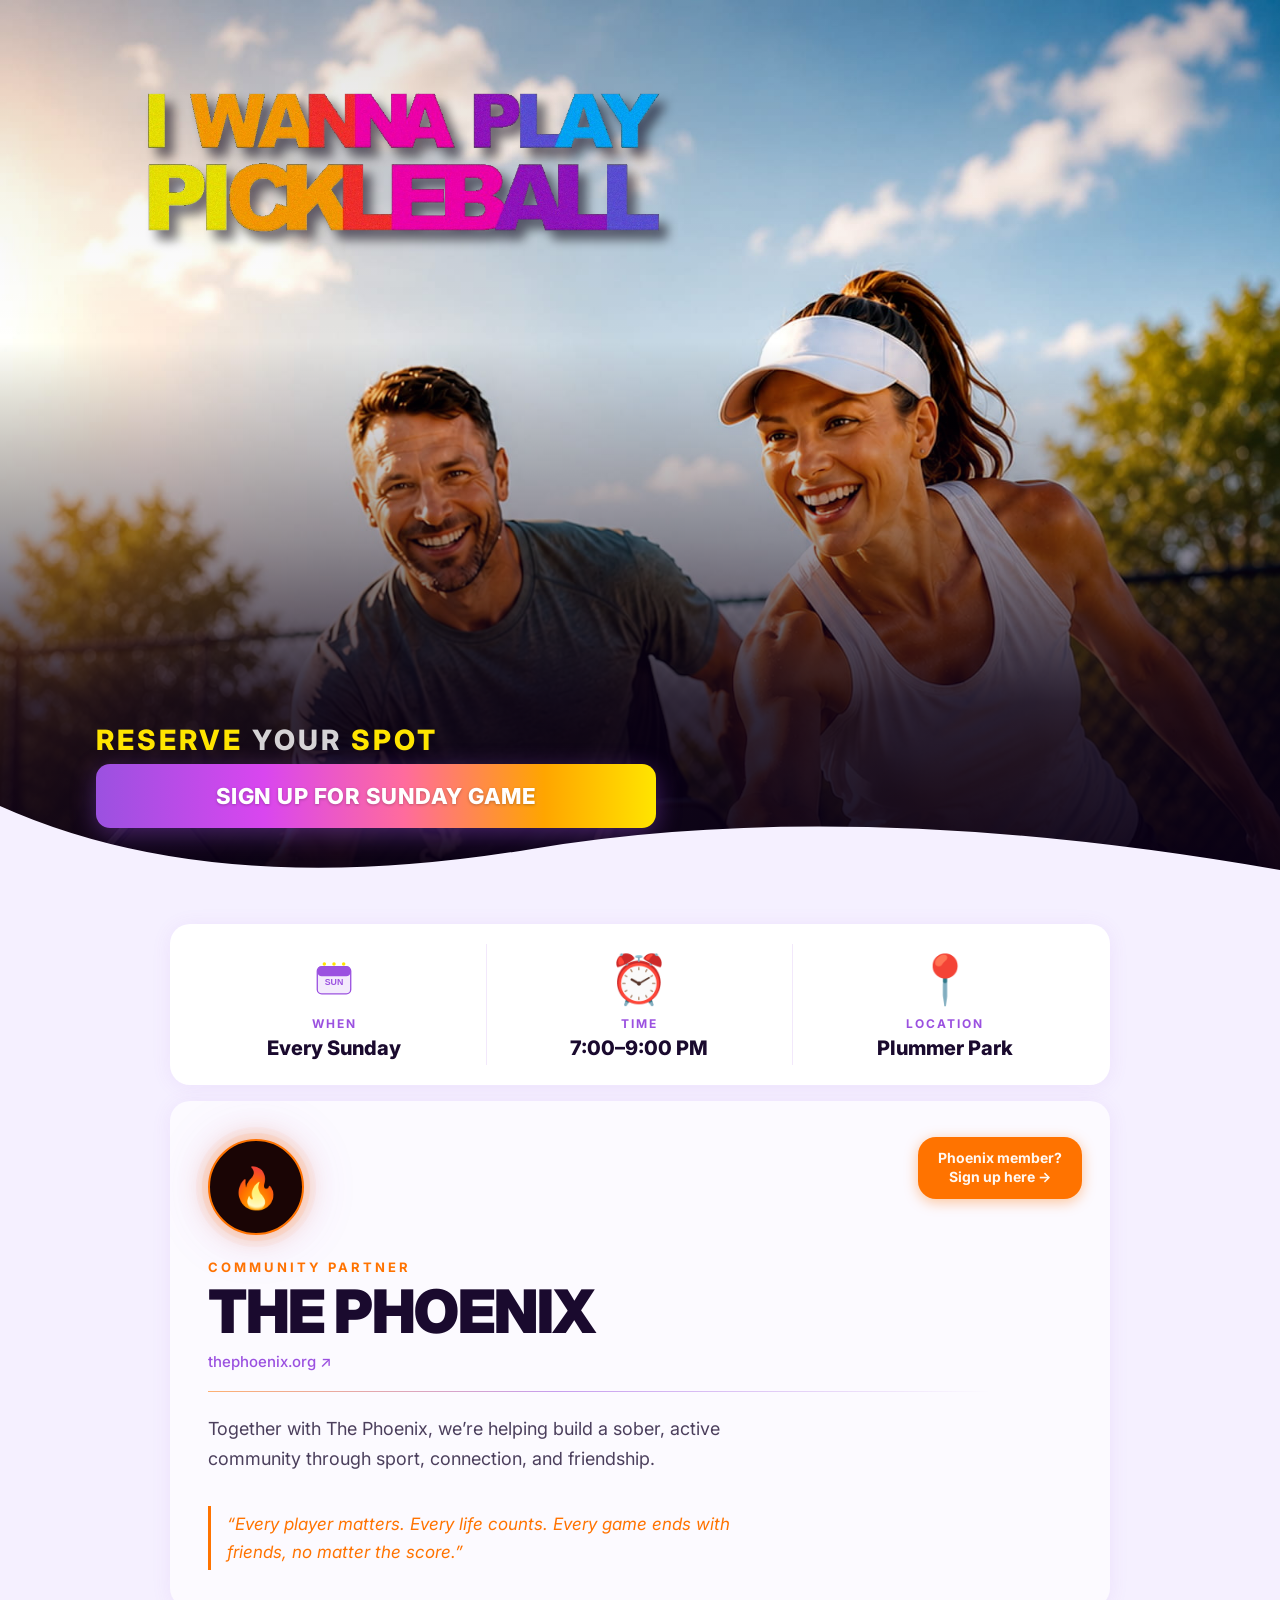
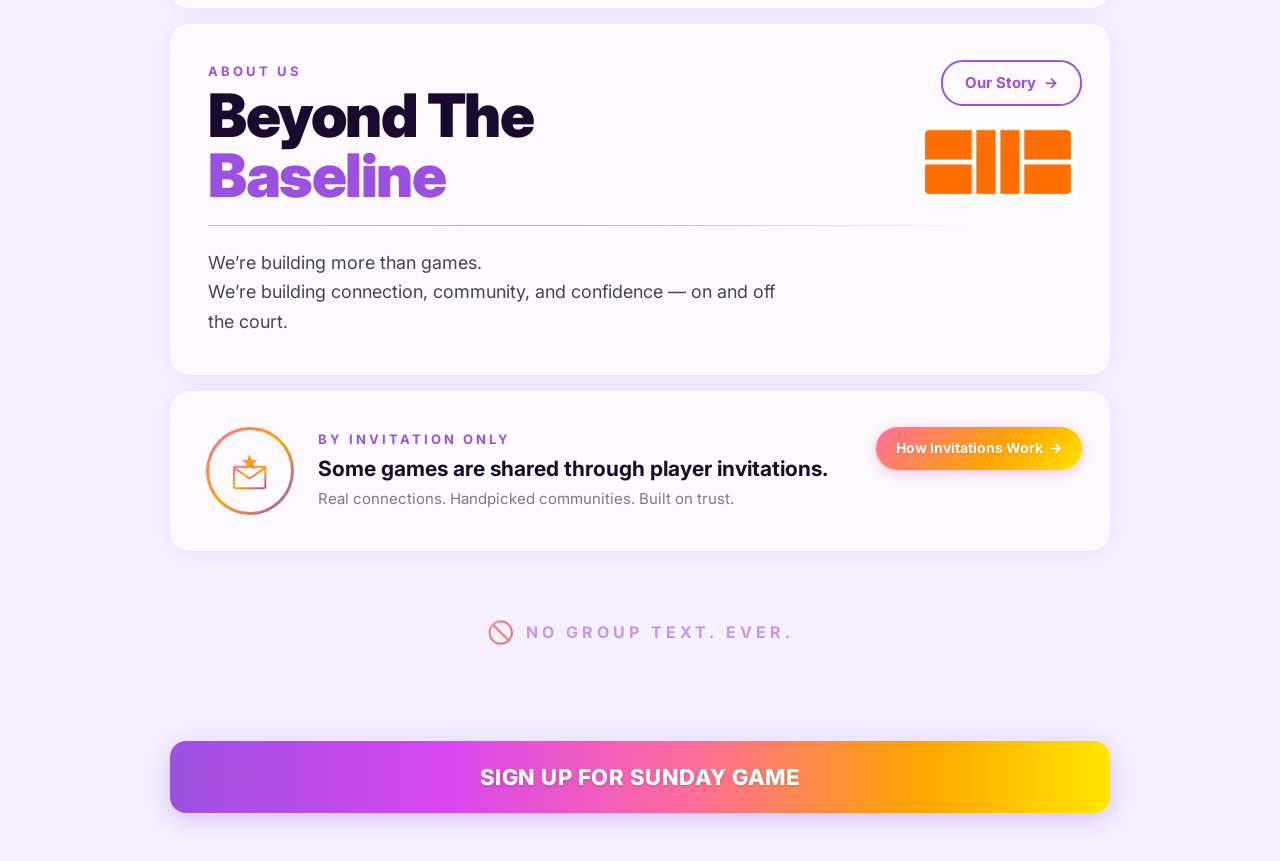
==== commit 55bdfcd4: "Update index.html" ====
--- a/index.html
+++ b/index.html
@@ -181,12 +181,25 @@
             }
             .invite-cta { font-size: 12px; padding: 8px 14px; }
         }
-
         /* NO GROUP */
-        .no-group-row { display: flex; align-items: center; justify-content: center; gap: 10px; padding: clamp(12px,2vw,20px) 16px; margin-bottom: 16px; }
-        .no-group-icon { font-size: clamp(18px,2.5vw,26px); }
-        .no-group-text { font-size: clamp(13px,1.6vw,17px); font-weight: 800; letter-spacing: 2px; color: var(--purple); }
-
+        .no-group-row {
+            display: flex; align-items: center; justify-content: center;
+            gap: 12px;
+            padding: clamp(20px,3vw,32px) 16px;
+            margin-top: clamp(20px,3vw,36px);
+            margin-bottom: clamp(36px,6vw,64px);
+        }
+        .no-group-icon {
+            font-size: clamp(16px,2.2vw,22px);
+            opacity: 0.65;
+        }
+        .no-group-text {
+            font-size: clamp(12px,1.5vw,16px);
+            font-weight: 700;
+            letter-spacing: 4px;
+            color: var(--purple);
+            opacity: 0.55;
+        }
         /* FOOTER CTA */
         .footer-cta { display: flex; align-items: center; justify-content: center; width: 100%; min-height: clamp(58px,7vw,72px); padding: 16px 24px; background: linear-gradient(90deg, var(--purple) 0%, var(--magenta) 30%, var(--pink) 55%, var(--orange) 80%, var(--yellow) 100%); border-radius: 16px; font-family: 'Inter', sans-serif; font-size: clamp(16px,2.5vw,22px); font-weight: 800; letter-spacing: 0.5px; color: #fff; text-decoration: none; text-shadow: 0 1px 3px rgba(0,0,0,0.2); box-shadow: 0 6px 24px rgba(155,81,224,0.3); -webkit-tap-highlight-color: transparent; }
     </style>
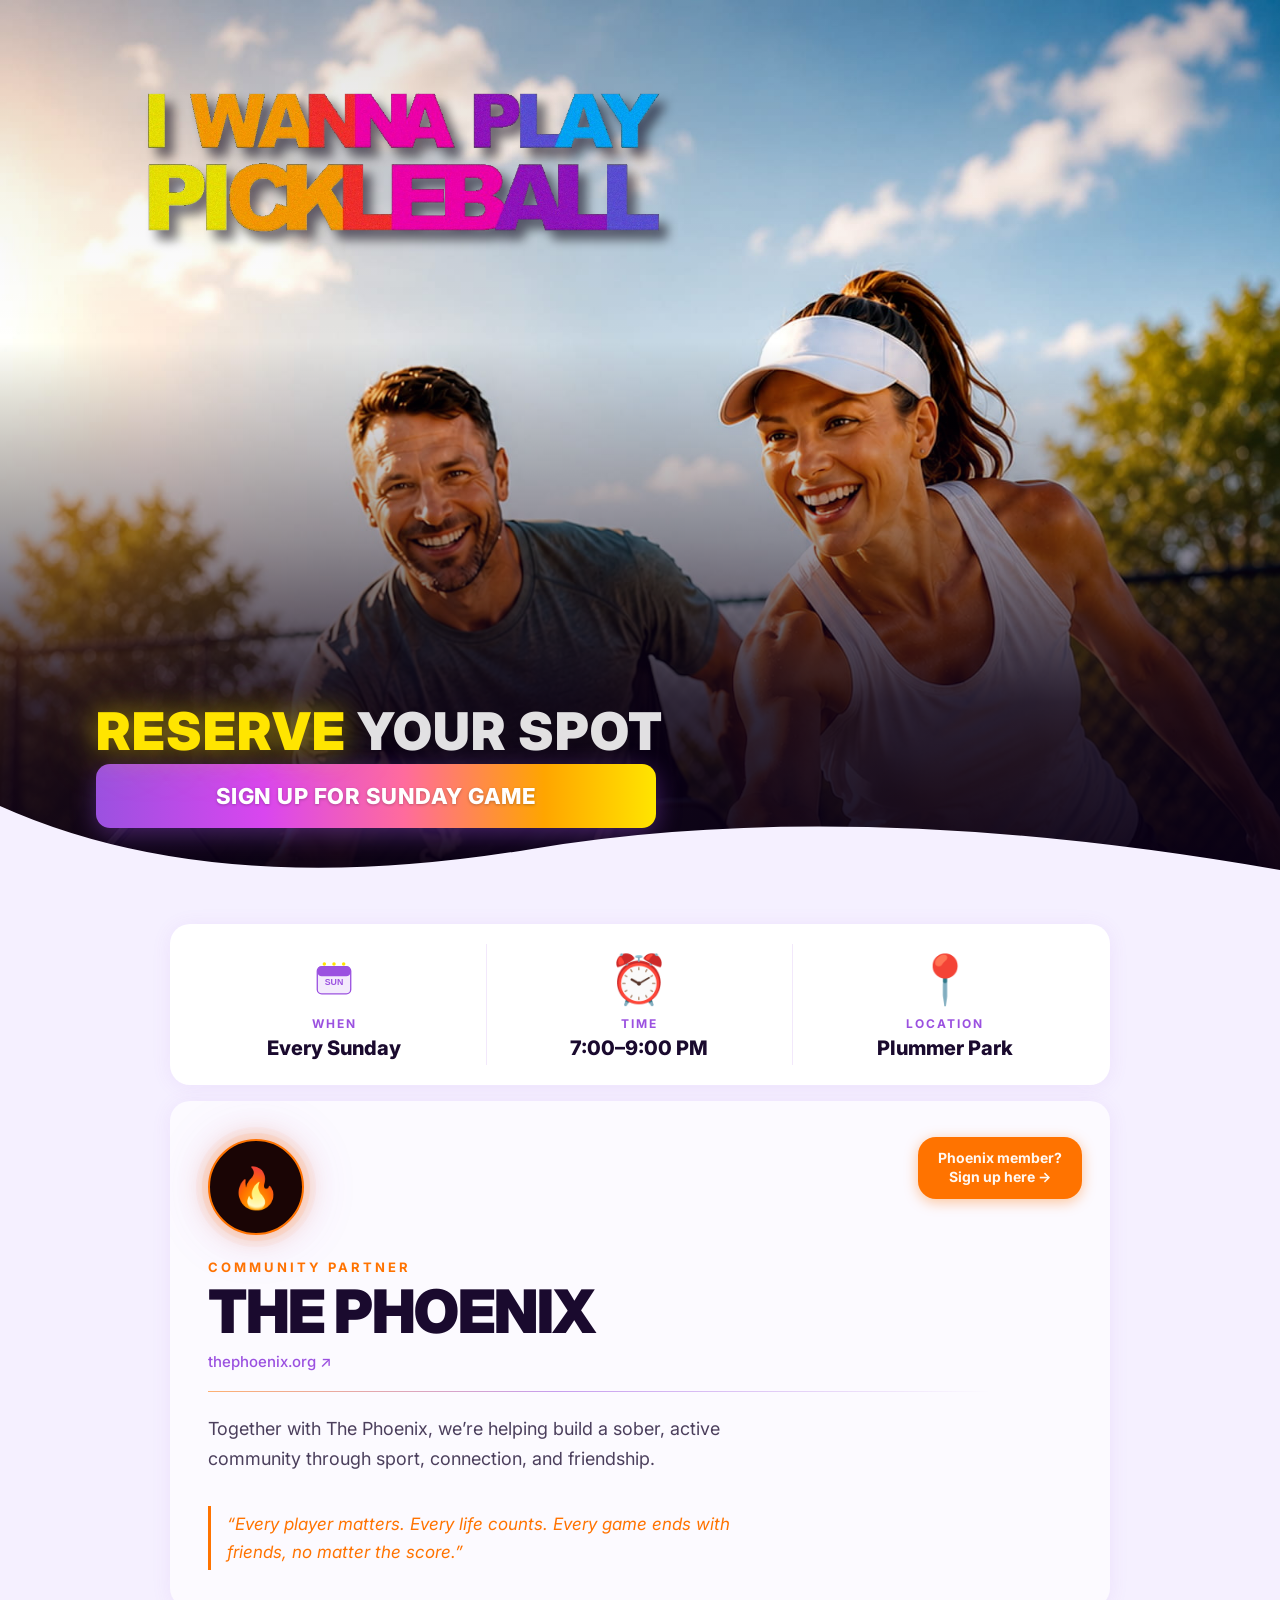
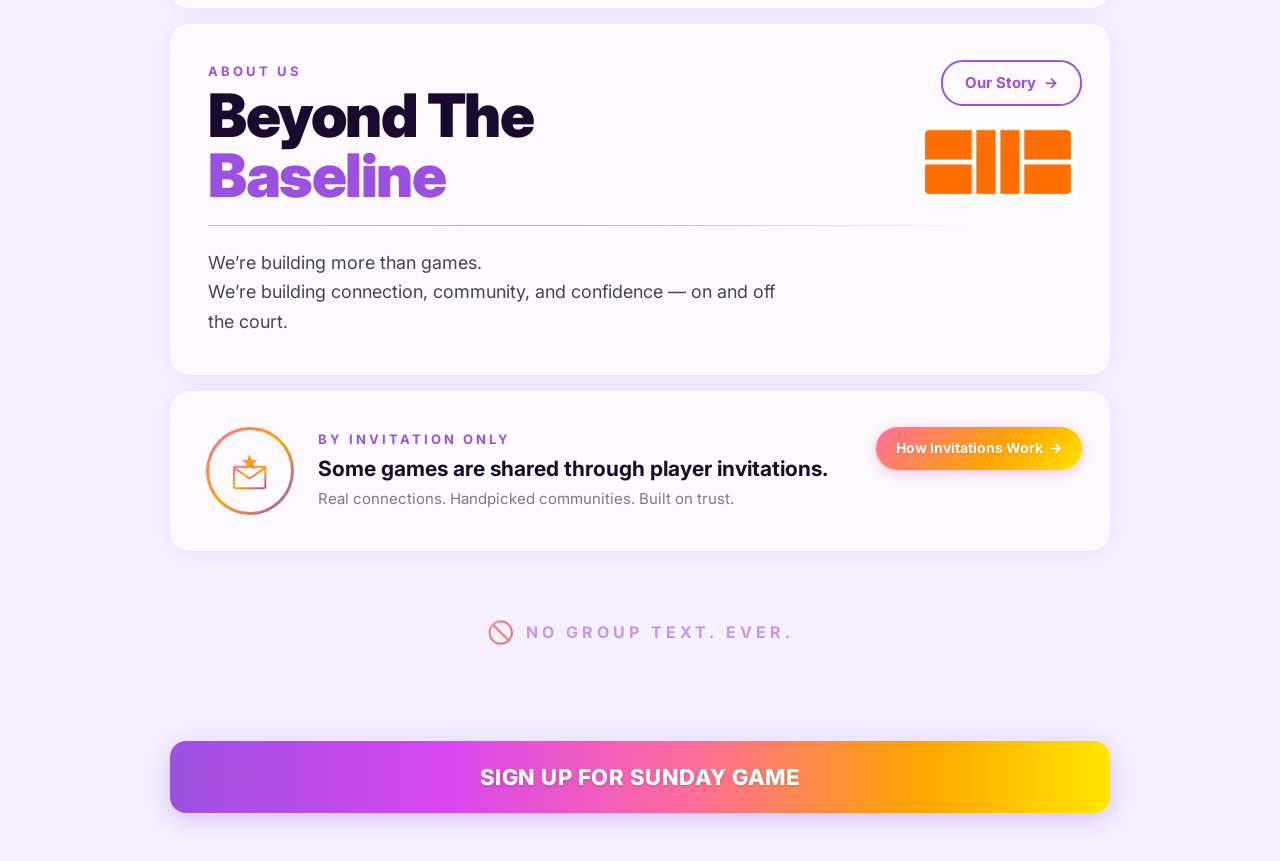
==== commit abff40fe: "Update index.html" ====
--- a/index.html
+++ b/index.html
@@ -42,10 +42,23 @@
         @keyframes fadeDown { from {opacity:0; transform:translateY(-14px);} to {opacity:1; transform:translateY(0);} }
         .hero-bottom { animation: fadeUp 0.8s 0.3s ease both; }
         @keyframes fadeUp { from {opacity:0; transform:translateY(16px);} to {opacity:1; transform:translateY(0);} }
-        .reserve-heading { font-size: clamp(17px, 4.6vw, 24px); font-weight: 800; letter-spacing: 3px; display: block; margin-bottom: 6px; line-height: 1.2; white-space: nowrap; }
-        .word-reserve { color: var(--yellow); }
-        .word-your    { color: rgba(255,255,255,0.82); }
-        .word-spot    { color: var(--yellow); }
+        .reserve-heading {
+            font-size: clamp(28px, 8vw, 52px);
+            font-weight: 900;
+            letter-spacing: 1px;
+            display: block;
+            margin-bottom: 4px;
+            line-height: 1.05;
+            white-space: nowrap;
+            text-align: center;
+        }
+        .word-reserve {
+            color: var(--yellow);
+            text-shadow: 0 0 28px rgba(255, 229, 0, 0.5),
+                         0 0 60px rgba(255, 229, 0, 0.25);
+        }
+        .word-your { color: rgba(255,255,255,0.88); }
+        .word-spot { color: rgba(255,255,255,0.88); }
         .cta-btn { display: flex; align-items: center; justify-content: center; width: 100%; min-height: 58px; padding: 16px 24px; background: linear-gradient(90deg, var(--purple) 0%, var(--magenta) 30%, var(--pink) 55%, var(--orange) 80%, var(--yellow) 100%); border: none; border-radius: 14px; font-family: 'Inter', sans-serif; font-size: clamp(15px, 3.8vw, 20px); font-weight: 800; letter-spacing: 0.5px; color: #fff; text-decoration: none; text-shadow: 0 1px 3px rgba(0,0,0,0.25); box-shadow: 0 6px 24px rgba(155,81,224,0.4); -webkit-tap-highlight-color: transparent; transition: transform 0.15s ease; }
         .cta-btn:active { transform: scale(0.98); }
         .hero-wave { position: absolute; bottom: -2px; left: 0; right: 0; z-index: 3; line-height: 0; }
@@ -54,7 +67,6 @@
             .hero-content { padding: clamp(16px,3vw,32px) clamp(40px,6vw,80px) clamp(48px,6vw,72px); }
             .hero-logo { width: clamp(420px, 55vw, 780px); margin-left: 0; margin-top: 0; }
             .hero-bottom { max-width: 520px; }
-            .reserve-heading { font-size: clamp(20px, 2.8vw, 28px); }
             .cta-btn { font-size: clamp(16px, 2vw, 22px); min-height: 64px; }
         }
         @media (min-width: 1200px) {
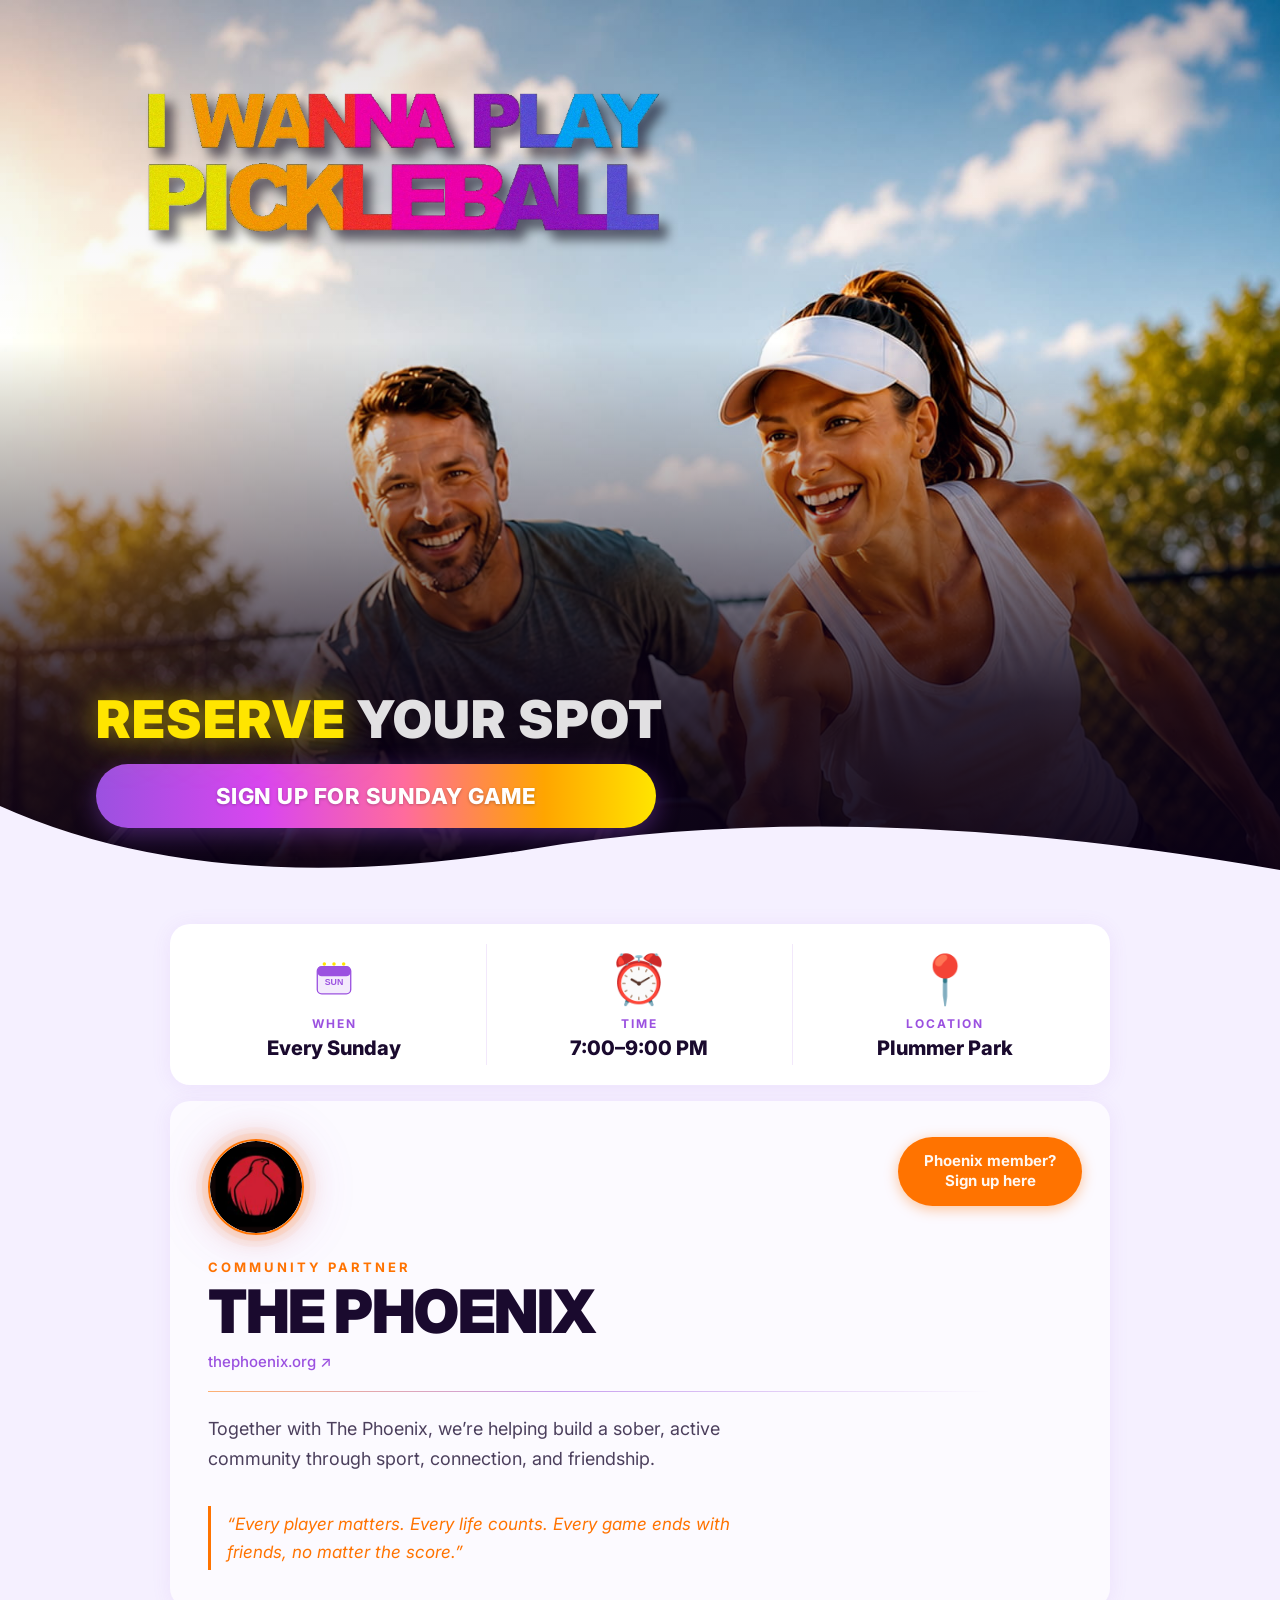
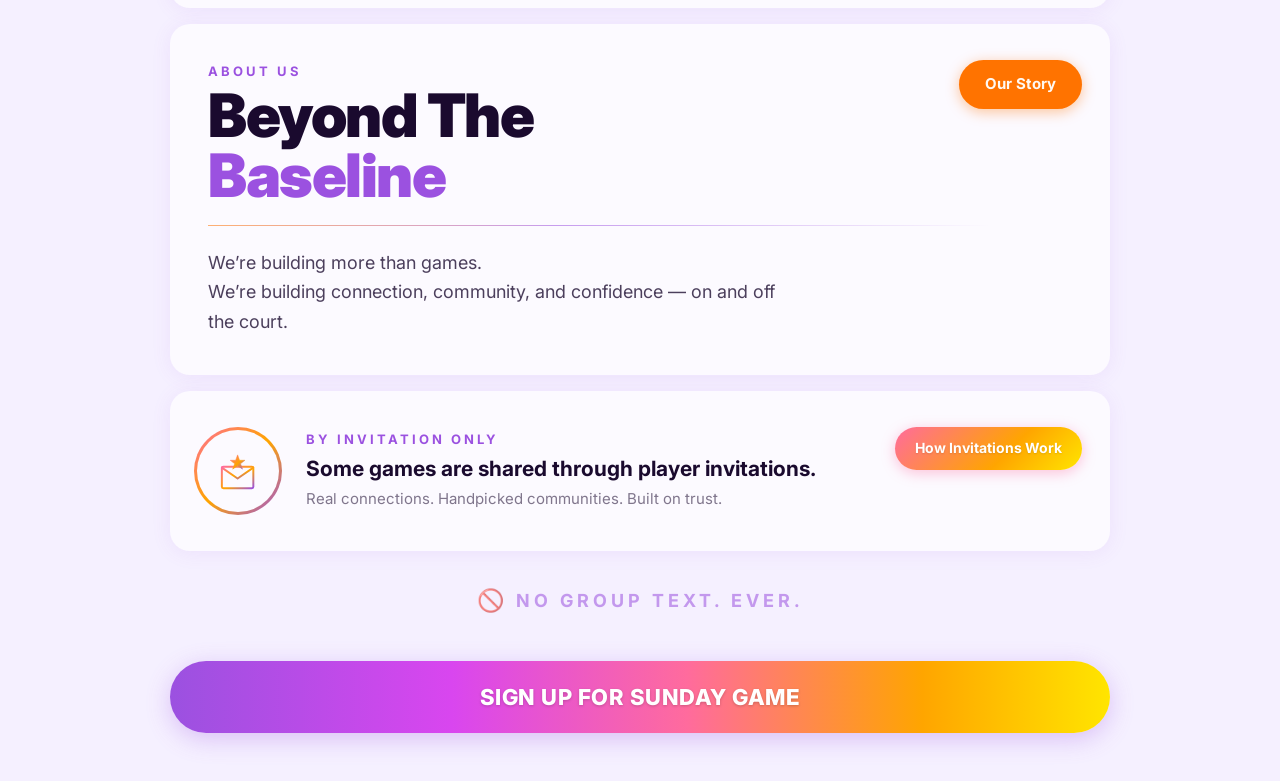
==== commit 6320694f: "Update index.html" ====
--- a/index.html
+++ b/index.html
@@ -47,7 +47,8 @@
             font-weight: 900;
             letter-spacing: 1px;
             display: block;
-            margin-bottom: 4px;
+            /* CHANGE 1: more breathing room above CTA button — was 4px */
+            margin-bottom: 16px;
             line-height: 1.05;
             white-space: nowrap;
             text-align: center;
@@ -59,7 +60,8 @@
         }
         .word-your { color: rgba(255,255,255,0.88); }
         .word-spot { color: rgba(255,255,255,0.88); }
-        .cta-btn { display: flex; align-items: center; justify-content: center; width: 100%; min-height: 58px; padding: 16px 24px; background: linear-gradient(90deg, var(--purple) 0%, var(--magenta) 30%, var(--pink) 55%, var(--orange) 80%, var(--yellow) 100%); border: none; border-radius: 14px; font-family: 'Inter', sans-serif; font-size: clamp(15px, 3.8vw, 20px); font-weight: 800; letter-spacing: 0.5px; color: #fff; text-decoration: none; text-shadow: 0 1px 3px rgba(0,0,0,0.25); box-shadow: 0 6px 24px rgba(155,81,224,0.4); -webkit-tap-highlight-color: transparent; transition: transform 0.15s ease; }
+        /* CHANGE 2: pill-shaped border-radius to match other pill buttons — was 14px */
+        .cta-btn { display: flex; align-items: center; justify-content: center; width: 100%; min-height: 58px; padding: 16px 24px; background: linear-gradient(90deg, var(--purple) 0%, var(--magenta) 30%, var(--pink) 55%, var(--orange) 80%, var(--yellow) 100%); border: none; border-radius: 100px; font-family: 'Inter', sans-serif; font-size: clamp(15px, 3.8vw, 20px); font-weight: 800; letter-spacing: 0.5px; color: #fff; text-decoration: none; text-shadow: 0 1px 3px rgba(0,0,0,0.25); box-shadow: 0 6px 24px rgba(155,81,224,0.4); -webkit-tap-highlight-color: transparent; transition: transform 0.15s ease; }
         .cta-btn:active { transform: scale(0.98); }
         .hero-wave { position: absolute; bottom: -2px; left: 0; right: 0; z-index: 3; line-height: 0; }
         .hero-wave svg { display: block; width: 100%; }
@@ -99,7 +101,8 @@
         .phoenix-card { background: var(--warm-white); }
         .phoenix-inner { padding: clamp(22px,3vw,40px); padding-right: clamp(20px,2.5vw,40px); }
         .phoenix-top { margin-bottom: clamp(16px,2.5vw,24px); }
-        .phoenix-logo-circle { position: relative; width: clamp(72px,10vw,96px); height: clamp(72px,10vw,96px); border-radius: 50%; background: #1a0505; border: 2.5px solid var(--orange-deep); display: flex; align-items: center; justify-content: center; overflow: hidden; font-size: clamp(28px,4vw,40px); box-shadow: 0 0 0 6px rgba(255,115,0,0.08), 0 0 0 12px rgba(255,115,0,0.04), 0 0 28px rgba(255,115,0,0.35), 0 0 56px rgba(155,81,224,0.18); }
+        /* CHANGE 3: remove black fill — keep only border/glow, transparent bg so bird shows clean */
+        .phoenix-logo-circle { position: relative; width: clamp(72px,10vw,96px); height: clamp(72px,10vw,96px); border-radius: 50%; background: transparent; border: 2.5px solid var(--orange-deep); display: flex; align-items: center; justify-content: center; overflow: hidden; font-size: clamp(28px,4vw,40px); box-shadow: 0 0 0 6px rgba(255,115,0,0.08), 0 0 0 12px rgba(255,115,0,0.04), 0 0 28px rgba(255,115,0,0.35), 0 0 56px rgba(155,81,224,0.18); }
         .phoenix-logo-circle img { width:100%; height:100%; border-radius:50%; object-fit:cover; }
         .phoenix-info { margin-bottom: clamp(14px,2vw,20px); }
         .phoenix-eyebrow { font-size: clamp(10px,1.2vw,13px); font-weight: 700; letter-spacing: 3px; color: var(--orange-deep); text-transform: uppercase; display: block; margin-bottom: 6px; }
@@ -107,7 +110,8 @@
         .phoenix-url { display: inline-flex; align-items: center; gap: 4px; font-size: clamp(12px,1.4vw,15px); color: var(--purple); text-decoration: none; font-weight: 500; }
         .phoenix-url:hover { opacity: 0.75; }
         .phoenix-divider { height: 1px; background: linear-gradient(90deg, var(--orange-deep) 0%, var(--purple) 40%, transparent 90%); margin: 0 0 clamp(16px,2.5vw,22px); opacity: 0.55; }
-        .phoenix-pill { background: var(--orange-deep); border: none; border-radius: 18px; padding: clamp(8px,1.1vw,12px) clamp(14px,1.8vw,20px); font-size: clamp(11px,1.3vw,14px); font-weight: 700; color: rgba(255,255,255,0.95); text-decoration: none; display: inline-flex; align-items: center; justify-content: center; text-align: center; line-height: 1.35; box-shadow: 0 3px 14px rgba(255,115,0,0.4); -webkit-tap-highlight-color: transparent; transition: transform 0.15s ease; }
+        /* CHANGE 4: phoenix pill enlarged slightly — bigger padding + font */
+        .phoenix-pill { background: var(--orange-deep); border: none; border-radius: 100px; padding: clamp(10px,1.3vw,14px) clamp(18px,2.2vw,26px); font-size: clamp(12px,1.4vw,15px); font-weight: 700; color: rgba(255,255,255,0.95); text-decoration: none; display: inline-flex; align-items: center; justify-content: center; text-align: center; line-height: 1.35; box-shadow: 0 3px 14px rgba(255,115,0,0.4); -webkit-tap-highlight-color: transparent; transition: transform 0.15s ease; }
         .phoenix-pill:active { transform: scale(0.97); }
         .phoenix-body-text { font-size: clamp(14px,1.7vw,18px); line-height: 1.65; color: rgba(26,10,46,0.78); max-width: 52ch; margin-bottom: clamp(22px,3vw,32px); }
         .phoenix-quote { border-left: 3px solid var(--orange-deep); padding: 4px 0 4px 16px; font-style: italic; font-size: clamp(14px,1.55vw,17px); color: var(--orange-deep); line-height: 1.65; max-width: 52ch; }
@@ -115,19 +119,18 @@
         /* BTB CARD */
         .btb-card { background: var(--warm-white); }
         .btb-inner { padding: clamp(22px,3vw,40px); padding-right: clamp(20px,2.5vw,40px); }
-        .btb-top { display: flex; align-items: flex-end; justify-content: space-between; gap: 16px; margin-bottom: clamp(14px,2vw,20px); }
+        /* CHANGE 5: btb-top no longer needs space-between since court icon is removed */
+        .btb-top { display: flex; align-items: flex-start; gap: 16px; margin-bottom: clamp(14px,2vw,20px); }
         .btb-text { flex: 1; }
         .btb-eyebrow { font-size: clamp(10px,1.2vw,13px); font-weight: 700; letter-spacing: 3px; color: var(--purple); text-transform: uppercase; display: block; margin-bottom: 6px; }
         .btb-title { font-size: clamp(34px,7vw,60px); font-weight: 900; letter-spacing: -1.5px; color: var(--text-dark); line-height: 1; display: block; }
         .btb-title span { color: var(--purple); display: block; }
-        .btb-cta { background: transparent; border: 2px solid var(--purple); border-radius: 22px; padding: clamp(8px,1.1vw,12px) clamp(16px,2vw,22px); font-size: clamp(12px,1.4vw,15px); font-weight: 700; color: var(--purple); text-decoration: none; display: inline-flex; align-items: center; gap: 8px; line-height: 1.2; white-space: nowrap; -webkit-tap-highlight-color: transparent; transition: all 0.2s ease; }
-        .btb-cta:hover { background: var(--purple); color: #fff; }
+        /* CHANGE 6: btb-cta now matches orange pill style (like phoenix-pill), soft white text, no arrow */
+        .btb-cta { background: var(--orange-deep); border: none; border-radius: 100px; padding: clamp(10px,1.3vw,14px) clamp(18px,2.2vw,26px); font-size: clamp(12px,1.4vw,15px); font-weight: 700; color: rgba(255,255,255,0.95); text-decoration: none; display: inline-flex; align-items: center; justify-content: center; line-height: 1.35; white-space: nowrap; box-shadow: 0 3px 14px rgba(255,115,0,0.4); -webkit-tap-highlight-color: transparent; transition: transform 0.15s ease; }
+        .btb-cta:hover { filter: brightness(1.08); }
         .btb-cta:active { transform: scale(0.97); }
-        .btb-cta-arrow { display: inline-block; transition: transform 0.2s ease; }
-        .btb-cta:hover .btb-cta-arrow { transform: translateX(3px); }
         .btb-divider { height: 1px; background: linear-gradient(90deg, var(--orange-deep) 0%, var(--purple) 40%, transparent 90%); margin: 0 0 clamp(16px,2.5vw,22px); opacity: 0.55; }
         .btb-desc { font-size: clamp(14px,1.7vw,18px); line-height: 1.65; color: rgba(26,10,46,0.78); max-width: 52ch; }
-        .ball-wrap { width: clamp(110px,22vw,160px); flex-shrink: 0; margin-bottom: 4px; }
 
         /* INVITE CARD */
         .invite-card { background: var(--warm-white); }
@@ -136,7 +139,9 @@
             align-items: center;
             gap: clamp(14px, 2.5vw, 24px);
             padding: clamp(22px, 3vw, 36px);
-            padding-right: clamp(140px, 18vw, 200px); /* room for absolute CTA */
+            /* CHANGE 7: reduce left padding slightly to push icon more left */
+            padding-left: clamp(14px, 2vw, 24px);
+            padding-right: clamp(140px, 18vw, 200px);
         }
 
         /* Gradient outline circle */
@@ -162,16 +167,16 @@
         .invite-main { font-size: clamp(15px, 1.9vw, 21px); font-weight: 700; color: var(--text-dark); line-height: 1.3; margin-bottom: 6px; }
         .invite-sub { font-size: clamp(12px, 1.4vw, 15px); color: rgba(26,10,46,0.55); line-height: 1.5; }
 
-        /* Gradient pill CTA — now uses .card-cta positioning */
+        /* CHANGE 8: invite CTA — remove arrow, keep gradient pill */
         .invite-cta {
             background: linear-gradient(135deg, var(--pink) 0%, var(--orange) 60%, var(--yellow) 100%);
             padding: clamp(8px,1.1vw,12px) clamp(14px,1.8vw,20px);
-            border-radius: 22px;
+            border-radius: 100px;
             color: #fff;
             font-weight: 700;
             font-size: clamp(11px,1.3vw,14px);
             text-decoration: none;
-            display: inline-flex; align-items: center; gap: 6px;
+            display: inline-flex; align-items: center;
             box-shadow: 0 3px 14px rgba(255,107,157,0.4);
             white-space: nowrap;
             text-shadow: 0 1px 2px rgba(0,0,0,0.12);
@@ -180,40 +185,43 @@
             transition: transform 0.15s ease;
         }
         .invite-cta:active { transform: scale(0.97); }
-        .invite-cta-arrow { display: inline-block; transition: transform 0.2s ease; }
-        .invite-cta:hover .invite-cta-arrow { transform: translateX(3px); }
-
-        /* Mobile: tighter, stack icon+content into single column, CTA stays absolute */
+
+        /* Mobile: tighter */
         @media (max-width: 600px) {
             .invite-inner {
                 padding: clamp(18px, 4vw, 26px);
-                padding-top: 60px; /* room for absolute CTA above content */
+                padding-top: 60px;
+                padding-left: clamp(14px, 4vw, 20px);
                 padding-right: clamp(18px, 4vw, 26px);
                 gap: 14px;
             }
             .invite-cta { font-size: 12px; padding: 8px 14px; }
         }
-        /* NO GROUP */
+
+        /* CHANGE 9: NO GROUP — tighter spacing, larger text */
         .no-group-row {
             display: flex; align-items: center; justify-content: center;
             gap: 12px;
-            padding: clamp(20px,3vw,32px) 16px;
-            margin-top: clamp(20px,3vw,36px);
-            margin-bottom: clamp(36px,6vw,64px);
+            /* Reduced padding and margins for tighter feel */
+            padding: clamp(12px, 2vw, 20px) 16px;
+            margin-top: clamp(8px, 1.5vw, 16px);
+            margin-bottom: clamp(16px, 3vw, 28px);
         }
         .no-group-icon {
             font-size: clamp(16px,2.2vw,22px);
             opacity: 0.65;
         }
         .no-group-text {
-            font-size: clamp(12px,1.5vw,16px);
+            /* CHANGE 9b: larger font — was clamp(12px,1.5vw,16px) */
+            font-size: clamp(16px, 1.8vw, 18px);
             font-weight: 700;
             letter-spacing: 4px;
             color: var(--purple);
             opacity: 0.55;
         }
-        /* FOOTER CTA */
-        .footer-cta { display: flex; align-items: center; justify-content: center; width: 100%; min-height: clamp(58px,7vw,72px); padding: 16px 24px; background: linear-gradient(90deg, var(--purple) 0%, var(--magenta) 30%, var(--pink) 55%, var(--orange) 80%, var(--yellow) 100%); border-radius: 16px; font-family: 'Inter', sans-serif; font-size: clamp(16px,2.5vw,22px); font-weight: 800; letter-spacing: 0.5px; color: #fff; text-decoration: none; text-shadow: 0 1px 3px rgba(0,0,0,0.2); box-shadow: 0 6px 24px rgba(155,81,224,0.3); -webkit-tap-highlight-color: transparent; }
+
+        /* FOOTER CTA — pill shaped for consistency */
+        .footer-cta { display: flex; align-items: center; justify-content: center; width: 100%; min-height: clamp(58px,7vw,72px); padding: 16px 24px; background: linear-gradient(90deg, var(--purple) 0%, var(--magenta) 30%, var(--pink) 55%, var(--orange) 80%, var(--yellow) 100%); border-radius: 100px; font-family: 'Inter', sans-serif; font-size: clamp(16px,2.5vw,22px); font-weight: 800; letter-spacing: 0.5px; color: #fff; text-decoration: none; text-shadow: 0 1px 3px rgba(0,0,0,0.2); box-shadow: 0 6px 24px rgba(155,81,224,0.3); -webkit-tap-highlight-color: transparent; }
     </style>
 </head>
 <body>
@@ -275,11 +283,13 @@
 
             <!-- PHOENIX -->
             <div class="card phoenix-card">
+                <!-- CHANGE 4: arrow removed from pill text -->
                 <a href="https://hiramlosangeles-crypto.github.io/pickleball-form/index-old.html" class="phoenix-pill card-cta">
-                    Phoenix member?<br>Sign up here &rarr;
+                    Phoenix member?<br>Sign up here
                 </a>
                 <div class="phoenix-inner">
                     <div class="phoenix-top">
+                        <!-- CHANGE 3: black fill removed — transparent background -->
                         <div class="phoenix-logo-circle">
                             <img src="phoenix-logo.png" alt="The Phoenix"
                                  onerror="this.style.display='none'; this.parentElement.innerHTML='&#x1F525;';">
@@ -302,10 +312,11 @@
 
             <!-- BTB -->
             <div class="card btb-card">
+                <!-- CHANGE 6: orange pill style, no arrow, soft white text -->
                 <a href="https://hiramlosangeles-crypto.github.io/Beyond-the-Baseline/"
                    target="_blank" rel="noopener noreferrer"
                    class="btb-cta card-cta">
-                    Our Story <span class="btb-cta-arrow">&rarr;</span>
+                    Our Story
                 </a>
                 <div class="btb-inner">
                     <div class="btb-top">
@@ -313,10 +324,7 @@
                             <span class="btb-eyebrow">About Us</span>
                             <span class="btb-title">Beyond The <span>Baseline</span></span>
                         </div>
-                        <div class="ball-wrap">
-                            <img src="pickleball_court.png" alt="Pickleball court"
-                                 style="width:100%; height:auto; display:block;">
-                        </div>
+                        <!-- CHANGE 5: court icon (ball-wrap) removed entirely -->
                     </div>
                     <div class="btb-divider"></div>
                     <p class="btb-desc">
@@ -328,11 +336,13 @@
 
             <!-- INVITE -->
             <div class="card invite-card">
+                <!-- CHANGE 8: arrow removed from invite CTA -->
                 <a href="https://hiramlosangeles-crypto.github.io/Beyond-the-Baseline/#the-invitation"
                    target="_blank" rel="noopener noreferrer"
                    class="invite-cta card-cta">
-                    How Invitations Work <span class="invite-cta-arrow">&rarr;</span>
+                    How Invitations Work
                 </a>
+                <!-- CHANGE 7: reduced padding-left so icon sits slightly further left -->
                 <div class="invite-inner">
                     <div class="invite-icon-wrap">
                         <div class="invite-icon-inner">
@@ -361,7 +371,7 @@
                 </div>
             </div>
 
-            <!-- NO GROUP -->
+            <!-- NO GROUP — CHANGE 9: tighter spacing, larger text (via CSS above) -->
             <div class="no-group-row">
                 <span class="no-group-icon">&#128683;</span>
                 <span class="no-group-text">NO GROUP TEXT. EVER.</span>
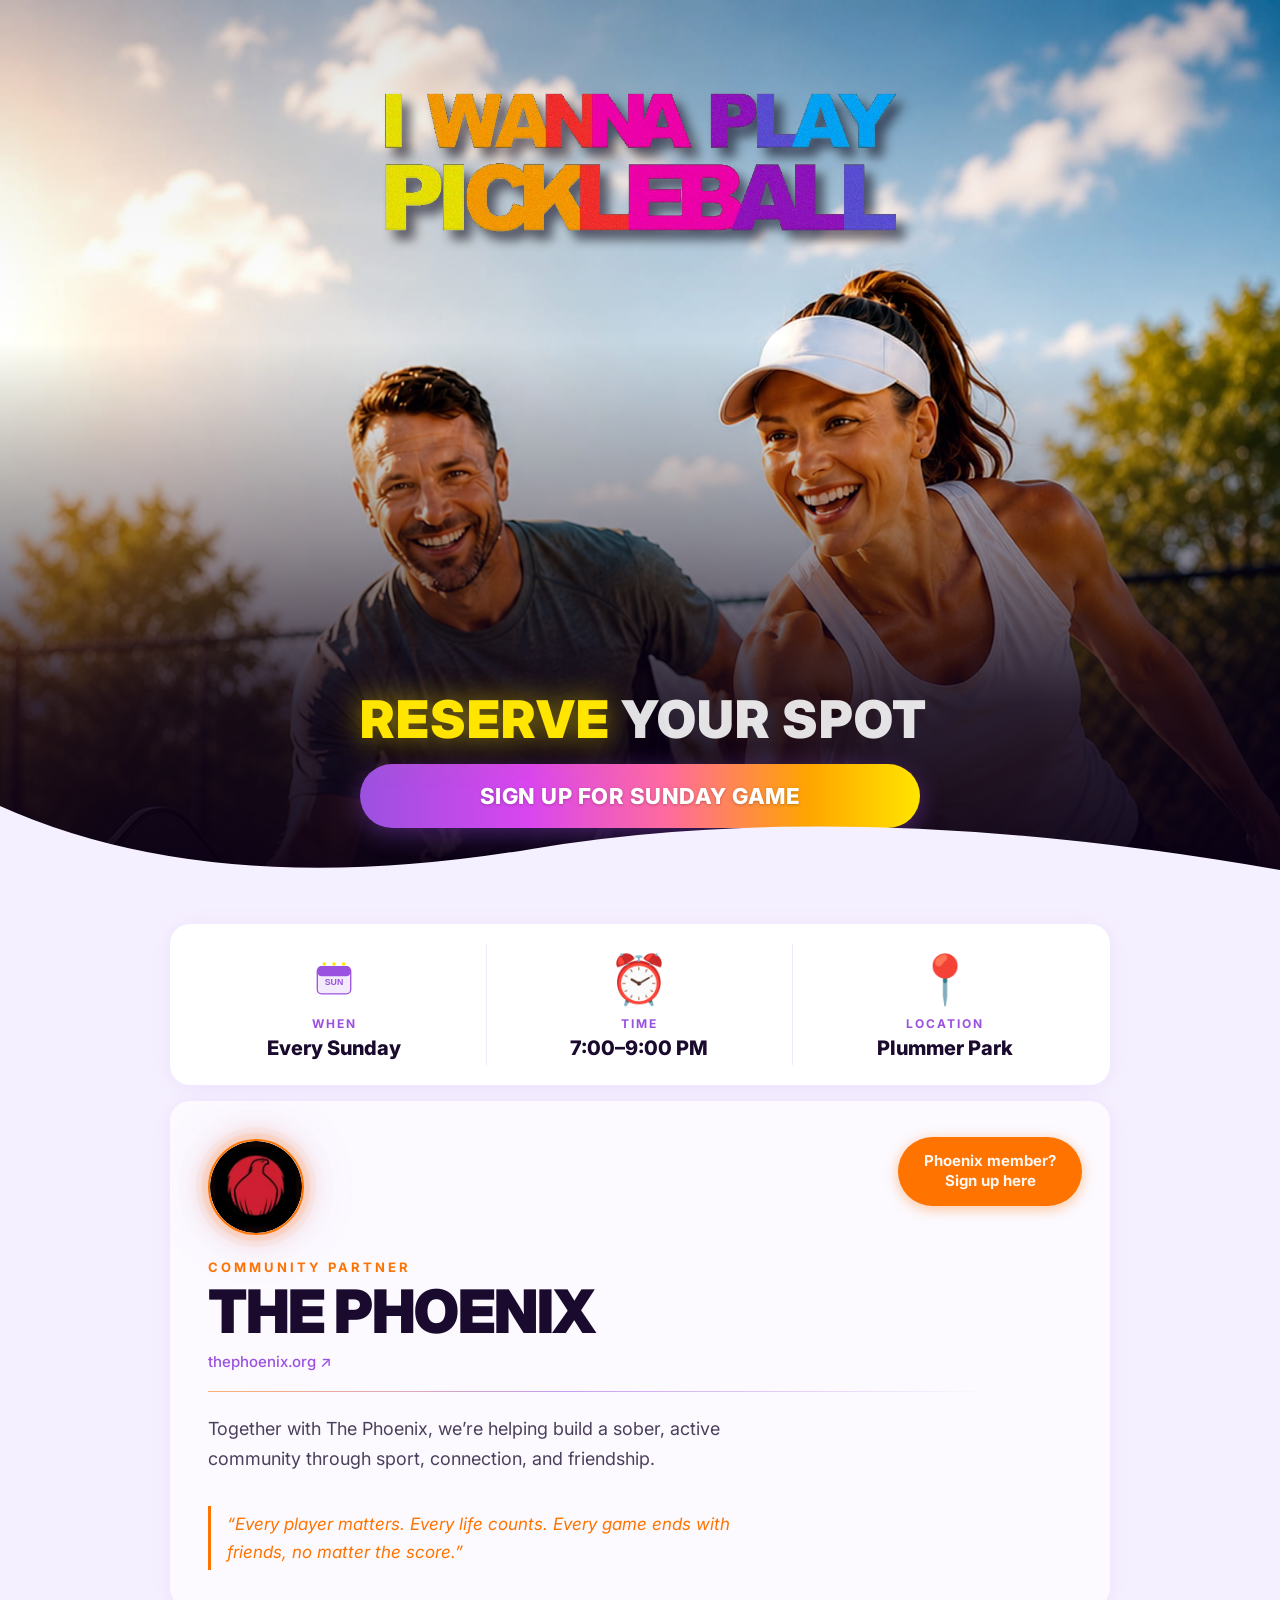
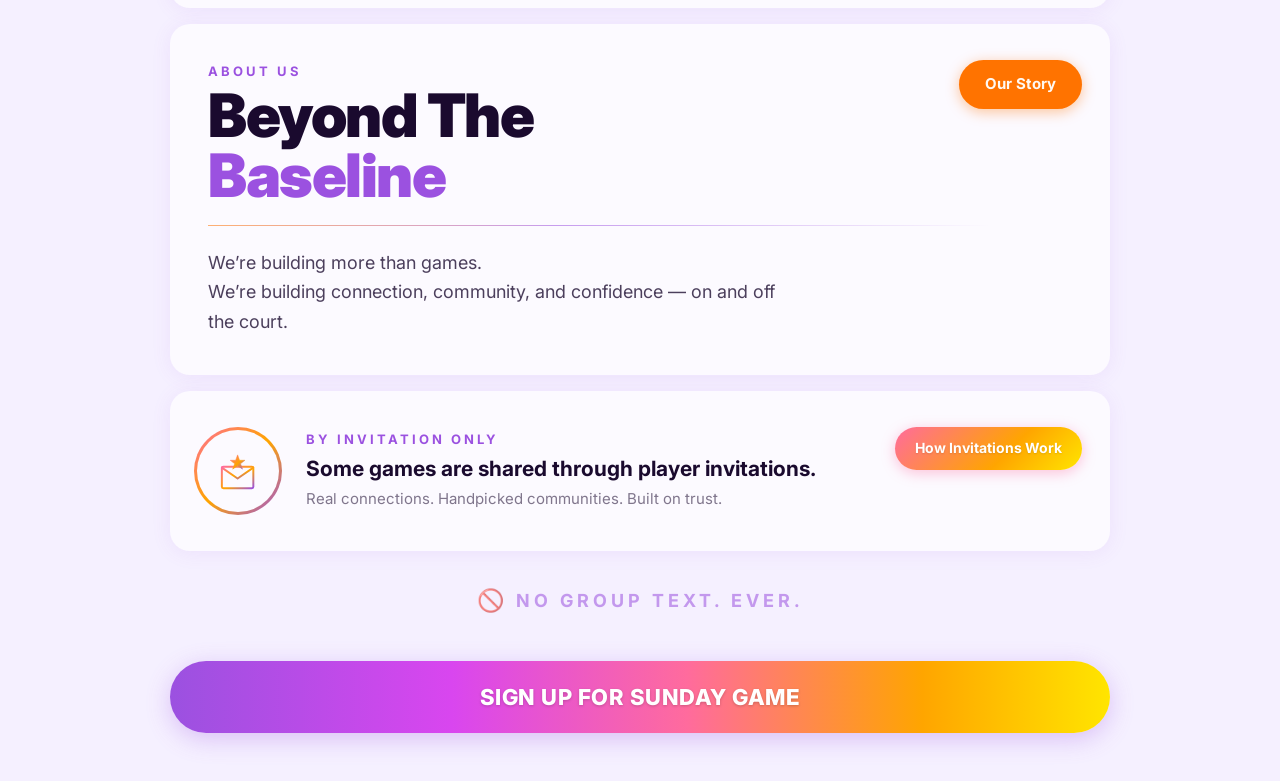
==== commit bb321135: "Update index.html" ====
--- a/index.html
+++ b/index.html
@@ -47,7 +47,6 @@
             font-weight: 900;
             letter-spacing: 1px;
             display: block;
-            /* CHANGE 1: more breathing room above CTA button — was 4px */
             margin-bottom: 16px;
             line-height: 1.05;
             white-space: nowrap;
@@ -60,21 +59,45 @@
         }
         .word-your { color: rgba(255,255,255,0.88); }
         .word-spot { color: rgba(255,255,255,0.88); }
-        /* CHANGE 2: pill-shaped border-radius to match other pill buttons — was 14px */
         .cta-btn { display: flex; align-items: center; justify-content: center; width: 100%; min-height: 58px; padding: 16px 24px; background: linear-gradient(90deg, var(--purple) 0%, var(--magenta) 30%, var(--pink) 55%, var(--orange) 80%, var(--yellow) 100%); border: none; border-radius: 100px; font-family: 'Inter', sans-serif; font-size: clamp(15px, 3.8vw, 20px); font-weight: 800; letter-spacing: 0.5px; color: #fff; text-decoration: none; text-shadow: 0 1px 3px rgba(0,0,0,0.25); box-shadow: 0 6px 24px rgba(155,81,224,0.4); -webkit-tap-highlight-color: transparent; transition: transform 0.15s ease; }
         .cta-btn:active { transform: scale(0.98); }
         .hero-wave { position: absolute; bottom: -2px; left: 0; right: 0; z-index: 3; line-height: 0; }
         .hero-wave svg { display: block; width: 100%; }
+
+        /* ============================================
+           DESKTOP HERO — centers the bottom block
+           Mobile styles above are completely unchanged
+           ============================================ */
         @media (min-width: 768px) {
-            .hero-content { padding: clamp(16px,3vw,32px) clamp(40px,6vw,80px) clamp(48px,6vw,72px); }
-            .hero-logo { width: clamp(420px, 55vw, 780px); margin-left: 0; margin-top: 0; }
-            .hero-bottom { max-width: 520px; }
-            .cta-btn { font-size: clamp(16px, 2vw, 22px); min-height: 64px; }
-        }
+            .hero-content {
+                padding: clamp(16px,3vw,32px) clamp(40px,6vw,80px) clamp(48px,6vw,72px);
+                /* Center the bottom block horizontally */
+                align-items: center;
+            }
+            .hero-logo {
+                width: clamp(420px, 55vw, 780px);
+                margin-left: 0;
+                margin-top: 0;
+            }
+            .hero-bottom {
+                max-width: 520px;
+                width: 100%;
+                /* Center within the hero and align text */
+                margin: 0 auto;
+                text-align: center;
+            }
+            .cta-btn {
+                font-size: clamp(16px, 2vw, 22px);
+                min-height: 64px;
+                /* Full width of the centered hero-bottom container */
+                width: 100%;
+            }
+        }
+
         @media (min-width: 1200px) {
-            .hero-content { padding: 40px 96px 72px; }
+            .hero-content { padding: 40px 96px 72px; align-items: center; }
             .hero-logo { width: clamp(560px, 48vw, 820px); }
-            .hero-bottom { max-width: 560px; }
+            .hero-bottom { max-width: 560px; width: 100%; margin: 0 auto; text-align: center; }
         }
 
         /* PAGE BODY */
@@ -101,7 +124,6 @@
         .phoenix-card { background: var(--warm-white); }
         .phoenix-inner { padding: clamp(22px,3vw,40px); padding-right: clamp(20px,2.5vw,40px); }
         .phoenix-top { margin-bottom: clamp(16px,2.5vw,24px); }
-        /* CHANGE 3: remove black fill — keep only border/glow, transparent bg so bird shows clean */
         .phoenix-logo-circle { position: relative; width: clamp(72px,10vw,96px); height: clamp(72px,10vw,96px); border-radius: 50%; background: transparent; border: 2.5px solid var(--orange-deep); display: flex; align-items: center; justify-content: center; overflow: hidden; font-size: clamp(28px,4vw,40px); box-shadow: 0 0 0 6px rgba(255,115,0,0.08), 0 0 0 12px rgba(255,115,0,0.04), 0 0 28px rgba(255,115,0,0.35), 0 0 56px rgba(155,81,224,0.18); }
         .phoenix-logo-circle img { width:100%; height:100%; border-radius:50%; object-fit:cover; }
         .phoenix-info { margin-bottom: clamp(14px,2vw,20px); }
@@ -110,7 +132,6 @@
         .phoenix-url { display: inline-flex; align-items: center; gap: 4px; font-size: clamp(12px,1.4vw,15px); color: var(--purple); text-decoration: none; font-weight: 500; }
         .phoenix-url:hover { opacity: 0.75; }
         .phoenix-divider { height: 1px; background: linear-gradient(90deg, var(--orange-deep) 0%, var(--purple) 40%, transparent 90%); margin: 0 0 clamp(16px,2.5vw,22px); opacity: 0.55; }
-        /* CHANGE 4: phoenix pill enlarged slightly — bigger padding + font */
         .phoenix-pill { background: var(--orange-deep); border: none; border-radius: 100px; padding: clamp(10px,1.3vw,14px) clamp(18px,2.2vw,26px); font-size: clamp(12px,1.4vw,15px); font-weight: 700; color: rgba(255,255,255,0.95); text-decoration: none; display: inline-flex; align-items: center; justify-content: center; text-align: center; line-height: 1.35; box-shadow: 0 3px 14px rgba(255,115,0,0.4); -webkit-tap-highlight-color: transparent; transition: transform 0.15s ease; }
         .phoenix-pill:active { transform: scale(0.97); }
         .phoenix-body-text { font-size: clamp(14px,1.7vw,18px); line-height: 1.65; color: rgba(26,10,46,0.78); max-width: 52ch; margin-bottom: clamp(22px,3vw,32px); }
@@ -119,13 +140,11 @@
         /* BTB CARD */
         .btb-card { background: var(--warm-white); }
         .btb-inner { padding: clamp(22px,3vw,40px); padding-right: clamp(20px,2.5vw,40px); }
-        /* CHANGE 5: btb-top no longer needs space-between since court icon is removed */
         .btb-top { display: flex; align-items: flex-start; gap: 16px; margin-bottom: clamp(14px,2vw,20px); }
         .btb-text { flex: 1; }
         .btb-eyebrow { font-size: clamp(10px,1.2vw,13px); font-weight: 700; letter-spacing: 3px; color: var(--purple); text-transform: uppercase; display: block; margin-bottom: 6px; }
         .btb-title { font-size: clamp(34px,7vw,60px); font-weight: 900; letter-spacing: -1.5px; color: var(--text-dark); line-height: 1; display: block; }
         .btb-title span { color: var(--purple); display: block; }
-        /* CHANGE 6: btb-cta now matches orange pill style (like phoenix-pill), soft white text, no arrow */
         .btb-cta { background: var(--orange-deep); border: none; border-radius: 100px; padding: clamp(10px,1.3vw,14px) clamp(18px,2.2vw,26px); font-size: clamp(12px,1.4vw,15px); font-weight: 700; color: rgba(255,255,255,0.95); text-decoration: none; display: inline-flex; align-items: center; justify-content: center; line-height: 1.35; white-space: nowrap; box-shadow: 0 3px 14px rgba(255,115,0,0.4); -webkit-tap-highlight-color: transparent; transition: transform 0.15s ease; }
         .btb-cta:hover { filter: brightness(1.08); }
         .btb-cta:active { transform: scale(0.97); }
@@ -139,12 +158,9 @@
             align-items: center;
             gap: clamp(14px, 2.5vw, 24px);
             padding: clamp(22px, 3vw, 36px);
-            /* CHANGE 7: reduce left padding slightly to push icon more left */
             padding-left: clamp(14px, 2vw, 24px);
             padding-right: clamp(140px, 18vw, 200px);
         }
-
-        /* Gradient outline circle */
         .invite-icon-wrap {
             position: relative;
             width: clamp(64px, 9vw, 88px);
@@ -161,13 +177,10 @@
             display: flex; align-items: center; justify-content: center;
         }
         .invite-icon-inner svg { width: 60%; height: 60%; display: block; }
-
         .invite-content { flex: 1; min-width: 0; }
         .invite-eyebrow { font-size: clamp(10px, 1.2vw, 13px); font-weight: 700; letter-spacing: 3px; color: var(--purple); text-transform: uppercase; display: block; margin-bottom: 8px; }
         .invite-main { font-size: clamp(15px, 1.9vw, 21px); font-weight: 700; color: var(--text-dark); line-height: 1.3; margin-bottom: 6px; }
         .invite-sub { font-size: clamp(12px, 1.4vw, 15px); color: rgba(26,10,46,0.55); line-height: 1.5; }
-
-        /* CHANGE 8: invite CTA — remove arrow, keep gradient pill */
         .invite-cta {
             background: linear-gradient(135deg, var(--pink) 0%, var(--orange) 60%, var(--yellow) 100%);
             padding: clamp(8px,1.1vw,12px) clamp(14px,1.8vw,20px);
@@ -185,8 +198,6 @@
             transition: transform 0.15s ease;
         }
         .invite-cta:active { transform: scale(0.97); }
-
-        /* Mobile: tighter */
         @media (max-width: 600px) {
             .invite-inner {
                 padding: clamp(18px, 4vw, 26px);
@@ -198,29 +209,18 @@
             .invite-cta { font-size: 12px; padding: 8px 14px; }
         }
 
-        /* CHANGE 9: NO GROUP — tighter spacing, larger text */
+        /* NO GROUP */
         .no-group-row {
             display: flex; align-items: center; justify-content: center;
             gap: 12px;
-            /* Reduced padding and margins for tighter feel */
             padding: clamp(12px, 2vw, 20px) 16px;
             margin-top: clamp(8px, 1.5vw, 16px);
             margin-bottom: clamp(16px, 3vw, 28px);
         }
-        .no-group-icon {
-            font-size: clamp(16px,2.2vw,22px);
-            opacity: 0.65;
-        }
-        .no-group-text {
-            /* CHANGE 9b: larger font — was clamp(12px,1.5vw,16px) */
-            font-size: clamp(16px, 1.8vw, 18px);
-            font-weight: 700;
-            letter-spacing: 4px;
-            color: var(--purple);
-            opacity: 0.55;
-        }
-
-        /* FOOTER CTA — pill shaped for consistency */
+        .no-group-icon { font-size: clamp(16px,2.2vw,22px); opacity: 0.65; }
+        .no-group-text { font-size: clamp(16px, 1.8vw, 18px); font-weight: 700; letter-spacing: 4px; color: var(--purple); opacity: 0.55; }
+
+        /* FOOTER CTA */
         .footer-cta { display: flex; align-items: center; justify-content: center; width: 100%; min-height: clamp(58px,7vw,72px); padding: 16px 24px; background: linear-gradient(90deg, var(--purple) 0%, var(--magenta) 30%, var(--pink) 55%, var(--orange) 80%, var(--yellow) 100%); border-radius: 100px; font-family: 'Inter', sans-serif; font-size: clamp(16px,2.5vw,22px); font-weight: 800; letter-spacing: 0.5px; color: #fff; text-decoration: none; text-shadow: 0 1px 3px rgba(0,0,0,0.2); box-shadow: 0 6px 24px rgba(155,81,224,0.3); -webkit-tap-highlight-color: transparent; }
     </style>
 </head>
@@ -283,13 +283,11 @@
 
             <!-- PHOENIX -->
             <div class="card phoenix-card">
-                <!-- CHANGE 4: arrow removed from pill text -->
                 <a href="https://hiramlosangeles-crypto.github.io/pickleball-form/index-old.html" class="phoenix-pill card-cta">
                     Phoenix member?<br>Sign up here
                 </a>
                 <div class="phoenix-inner">
                     <div class="phoenix-top">
-                        <!-- CHANGE 3: black fill removed — transparent background -->
                         <div class="phoenix-logo-circle">
                             <img src="phoenix-logo.png" alt="The Phoenix"
                                  onerror="this.style.display='none'; this.parentElement.innerHTML='&#x1F525;';">
@@ -312,7 +310,6 @@
 
             <!-- BTB -->
             <div class="card btb-card">
-                <!-- CHANGE 6: orange pill style, no arrow, soft white text -->
                 <a href="https://hiramlosangeles-crypto.github.io/Beyond-the-Baseline/"
                    target="_blank" rel="noopener noreferrer"
                    class="btb-cta card-cta">
@@ -324,7 +321,6 @@
                             <span class="btb-eyebrow">About Us</span>
                             <span class="btb-title">Beyond The <span>Baseline</span></span>
                         </div>
-                        <!-- CHANGE 5: court icon (ball-wrap) removed entirely -->
                     </div>
                     <div class="btb-divider"></div>
                     <p class="btb-desc">
@@ -336,13 +332,11 @@
 
             <!-- INVITE -->
             <div class="card invite-card">
-                <!-- CHANGE 8: arrow removed from invite CTA -->
                 <a href="https://hiramlosangeles-crypto.github.io/Beyond-the-Baseline/#the-invitation"
                    target="_blank" rel="noopener noreferrer"
                    class="invite-cta card-cta">
                     How Invitations Work
                 </a>
-                <!-- CHANGE 7: reduced padding-left so icon sits slightly further left -->
                 <div class="invite-inner">
                     <div class="invite-icon-wrap">
                         <div class="invite-icon-inner">
@@ -371,7 +365,7 @@
                 </div>
             </div>
 
-            <!-- NO GROUP — CHANGE 9: tighter spacing, larger text (via CSS above) -->
+            <!-- NO GROUP -->
             <div class="no-group-row">
                 <span class="no-group-icon">&#128683;</span>
                 <span class="no-group-text">NO GROUP TEXT. EVER.</span>
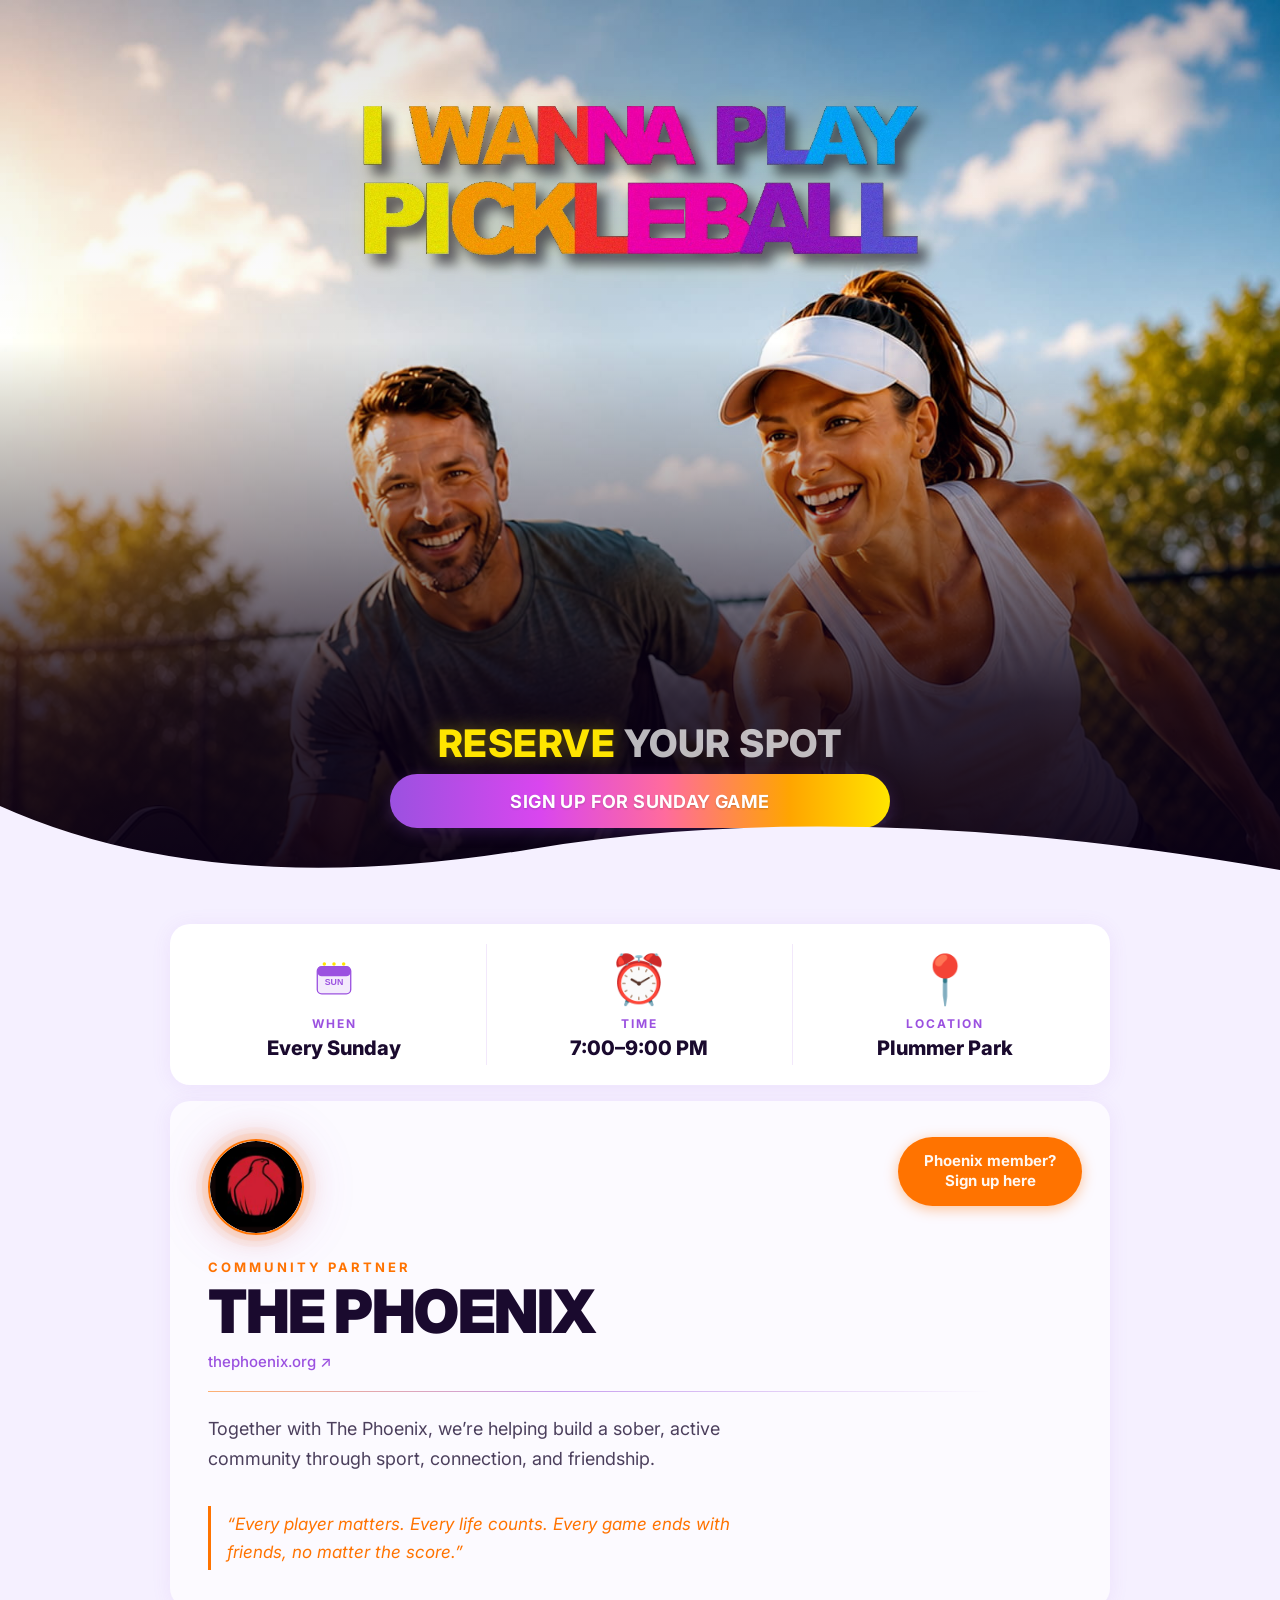
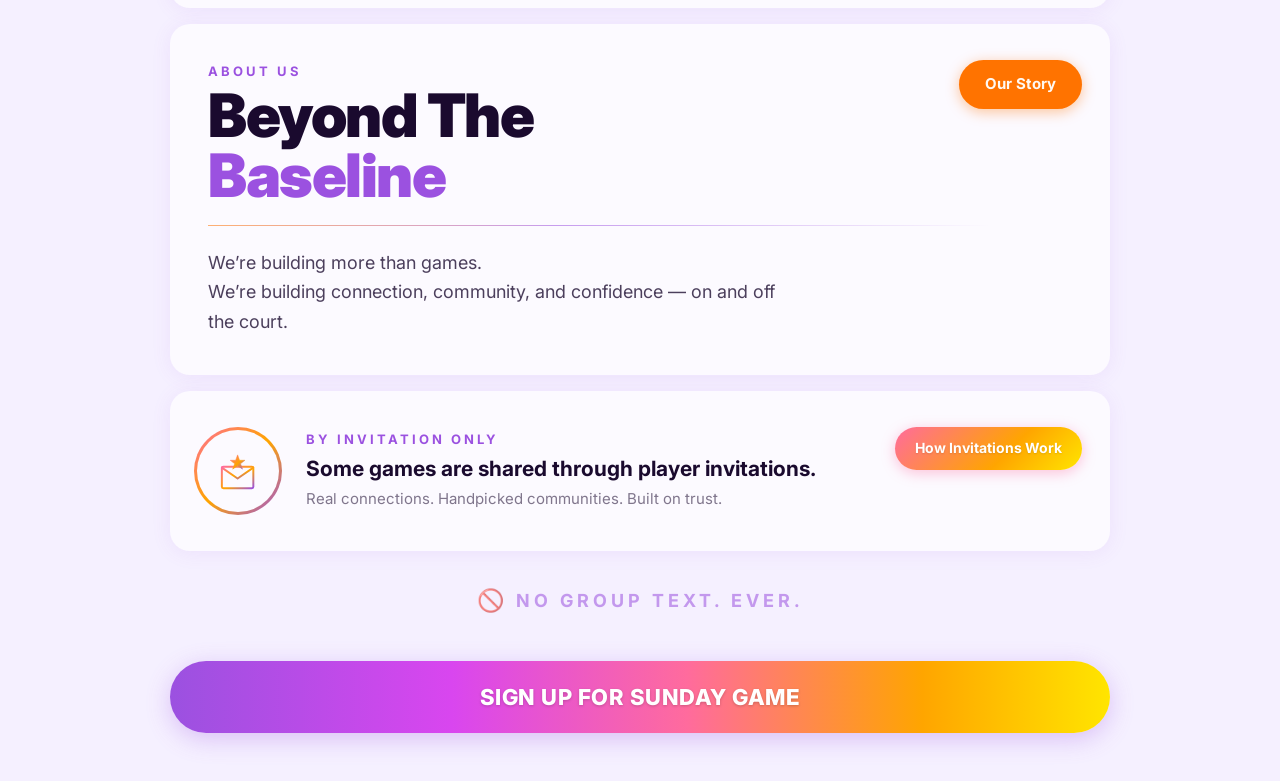
==== commit 696c5bf2: "Update index.html" ====
--- a/index.html
+++ b/index.html
@@ -32,75 +32,117 @@
         html { scroll-behavior: smooth; }
         body { font-family: 'Inter', sans-serif; background: var(--light-bg); color: var(--text-dark); min-height: 100vh; -webkit-font-smoothing: antialiased; overflow-x: hidden; }
 
-        /* HERO */
+        /* ── HERO ── */
         .hero { position: relative; width: 100%; min-height: 100svh; display: flex; flex-direction: column; overflow: hidden; }
         .hero-image { position: absolute; inset: 0; width: 100%; height: 100%; object-fit: cover; object-position: 25% top; z-index: 0; }
         @media (min-width: 768px) { .hero-image { object-position: center top; } }
         .hero-overlay { position: absolute; inset: 0; background: linear-gradient(180deg, rgba(10,0,21,0.12) 0%, rgba(10,0,21,0.04) 20%, rgba(10,0,21,0.00) 38%, rgba(10,0,21,0.42) 60%, rgba(10,0,21,0.84) 78%, rgba(10,0,21,0.97) 100%); z-index: 1; }
-        .hero-content { position: relative; z-index: 2; display: flex; flex-direction: column; justify-content: space-between; min-height: 100svh; width: 100%; padding: clamp(6px,2vw,16px) clamp(12px,3vw,24px) clamp(40px,5vw,56px); }
-        .hero-logo { width: clamp(320px, 98vw, 98vw); max-width: none; height: auto; display: block; mix-blend-mode: screen; animation: fadeDown 0.7s ease both; margin-left: clamp(-12px, -1.5vw, -4px); margin-top: -4px; }
+
+        .hero-content {
+            position: relative; z-index: 2;
+            display: flex; flex-direction: column; justify-content: space-between;
+            min-height: 100svh; width: 100%;
+            /* MORE breathing room at top so logo lifts away from the edge */
+            padding: clamp(20px,4vw,36px) clamp(12px,3vw,24px) clamp(40px,5vw,56px);
+        }
+
+        /* LOGO — slightly larger, lighter shadow, cleaner feel */
+        .hero-logo {
+            /* wider max on mobile; bigger clamp range on desktop */
+            width: clamp(340px, 100vw, 100vw);
+            max-width: none;
+            height: auto;
+            display: block;
+            mix-blend-mode: screen;
+            /* reduced glow — was too heavy */
+            filter: drop-shadow(0 2px 12px rgba(255,229,0,0.18));
+            animation: fadeDown 0.7s ease both;
+            margin-left: clamp(-12px, -1.5vw, -4px);
+            margin-top: 0; /* was -4px, now flush */
+        }
         @keyframes fadeDown { from {opacity:0; transform:translateY(-14px);} to {opacity:1; transform:translateY(0);} }
+
         .hero-bottom { animation: fadeUp 0.8s 0.3s ease both; }
         @keyframes fadeUp { from {opacity:0; transform:translateY(16px);} to {opacity:1; transform:translateY(0);} }
+
+        /* RESERVE YOUR SPOT — smaller, softer, supporting role */
         .reserve-heading {
-            font-size: clamp(28px, 8vw, 52px);
-            font-weight: 900;
-            letter-spacing: 1px;
+            /* reduced from clamp(28px,8vw,52px) */
+            font-size: clamp(22px, 5.5vw, 38px);
+            font-weight: 800; /* was 900 — slightly less aggressive */
+            letter-spacing: 0.5px;
             display: block;
-            margin-bottom: 16px;
+            /* tighter gap to button — was 16px */
+            margin-bottom: 10px;
             line-height: 1.05;
             white-space: nowrap;
             text-align: center;
         }
         .word-reserve {
             color: var(--yellow);
-            text-shadow: 0 0 28px rgba(255, 229, 0, 0.5),
-                         0 0 60px rgba(255, 229, 0, 0.25);
-        }
-        .word-your { color: rgba(255,255,255,0.88); }
-        .word-spot { color: rgba(255,255,255,0.88); }
-        .cta-btn { display: flex; align-items: center; justify-content: center; width: 100%; min-height: 58px; padding: 16px 24px; background: linear-gradient(90deg, var(--purple) 0%, var(--magenta) 30%, var(--pink) 55%, var(--orange) 80%, var(--yellow) 100%); border: none; border-radius: 100px; font-family: 'Inter', sans-serif; font-size: clamp(15px, 3.8vw, 20px); font-weight: 800; letter-spacing: 0.5px; color: #fff; text-decoration: none; text-shadow: 0 1px 3px rgba(0,0,0,0.25); box-shadow: 0 6px 24px rgba(155,81,224,0.4); -webkit-tap-highlight-color: transparent; transition: transform 0.15s ease; }
+            /* reduced glow — was 0.5 / 0.25 */
+            text-shadow: 0 0 18px rgba(255,229,0,0.32),
+                         0 0 40px rgba(255,229,0,0.14);
+        }
+        /* softer whites — was 0.88 */
+        .word-your { color: rgba(255,255,255,0.72); }
+        .word-spot { color: rgba(255,255,255,0.72); }
+
+        /* CTA BUTTON — slimmer, quieter shadow */
+        .cta-btn {
+            display: flex; align-items: center; justify-content: center;
+            width: 100%;
+            /* reduced from 58px */
+            min-height: 50px;
+            /* reduced vertical padding */
+            padding: 12px 24px;
+            background: linear-gradient(90deg, var(--purple) 0%, var(--magenta) 30%, var(--pink) 55%, var(--orange) 80%, var(--yellow) 100%);
+            border: none; border-radius: 100px;
+            font-family: 'Inter', sans-serif;
+            font-size: clamp(13px, 3.2vw, 17px); /* reduced from clamp(15px,3.8vw,20px) */
+            font-weight: 700; /* was 800 */
+            letter-spacing: 0.4px;
+            color: #fff;
+            text-decoration: none;
+            text-shadow: 0 1px 2px rgba(0,0,0,0.2);
+            /* toned-down glow — was 0 6px 24px at 0.4 */
+            box-shadow: 0 4px 16px rgba(155,81,224,0.22);
+            -webkit-tap-highlight-color: transparent;
+            transition: transform 0.15s ease, box-shadow 0.15s ease;
+        }
+        .cta-btn:hover { box-shadow: 0 6px 22px rgba(155,81,224,0.35); }
         .cta-btn:active { transform: scale(0.98); }
+
         .hero-wave { position: absolute; bottom: -2px; left: 0; right: 0; z-index: 3; line-height: 0; }
         .hero-wave svg { display: block; width: 100%; }
 
-        /* ============================================
-           DESKTOP HERO — centers the bottom block
-           Mobile styles above are completely unchanged
-           ============================================ */
+        /* ── DESKTOP HERO — centered, logo bigger ── */
         @media (min-width: 768px) {
             .hero-content {
-                padding: clamp(16px,3vw,32px) clamp(40px,6vw,80px) clamp(48px,6vw,72px);
-                /* Center the bottom block horizontally */
+                padding: clamp(28px,4vw,48px) clamp(40px,6vw,80px) clamp(48px,6vw,72px);
                 align-items: center;
             }
             .hero-logo {
-                width: clamp(420px, 55vw, 780px);
-                margin-left: 0;
-                margin-top: 0;
+                /* larger than before — was clamp(420px,55vw,780px) */
+                width: clamp(480px, 62vw, 860px);
+                margin-left: 0; margin-top: 0;
+                filter: drop-shadow(0 2px 14px rgba(255,229,0,0.16));
             }
             .hero-bottom {
-                max-width: 520px;
+                max-width: 480px; /* slightly narrower than before (was 520px) */
                 width: 100%;
-                /* Center within the hero and align text */
                 margin: 0 auto;
                 text-align: center;
             }
-            .cta-btn {
-                font-size: clamp(16px, 2vw, 22px);
-                min-height: 64px;
-                /* Full width of the centered hero-bottom container */
-                width: 100%;
-            }
-        }
-
+            .cta-btn { font-size: clamp(14px, 1.7vw, 18px); min-height: 54px; width: 100%; }
+        }
         @media (min-width: 1200px) {
-            .hero-content { padding: 40px 96px 72px; align-items: center; }
-            .hero-logo { width: clamp(560px, 48vw, 820px); }
-            .hero-bottom { max-width: 560px; width: 100%; margin: 0 auto; text-align: center; }
-        }
-
-        /* PAGE BODY */
+            .hero-content { padding: 48px 96px 72px; align-items: center; }
+            .hero-logo { width: clamp(600px, 52vw, 920px); }
+            .hero-bottom { max-width: 500px; width: 100%; margin: 0 auto; text-align: center; }
+        }
+
+        /* ── PAGE BODY ── */
         .page-body { background: var(--light-bg); padding: 24px 16px 48px; }
         .card-wrap { width: 100%; max-width: 600px; margin: 0 auto; }
         @media (min-width: 680px)  { .card-wrap { max-width: 680px; } }
@@ -109,7 +151,7 @@
 
         .card { background: #fff; border-radius: 20px; box-shadow: 0 2px 20px rgba(155,81,224,0.09); margin-bottom: 16px; overflow: hidden; position: relative; }
 
-        /* INFO CARDS */
+        /* INFO */
         .info-inner { display: grid; grid-template-columns: repeat(3,1fr); padding: 20px 12px; }
         .info-col { text-align: center; padding: 4px clamp(8px,2vw,20px); }
         .info-col:not(:last-child) { border-right: 1.5px solid rgba(155,81,224,0.13); }
@@ -117,10 +159,9 @@
         .info-label { font-size: clamp(9px,1.2vw,12px); font-weight: 700; letter-spacing: 2px; color: var(--purple); text-transform: uppercase; display: block; margin-bottom: 4px; }
         .info-value { font-size: clamp(14px,2vw,20px); font-weight: 800; color: var(--text-dark); display: block; line-height: 1.3; }
 
-        /* SHARED TOP-RIGHT CARD CTA POSITIONING */
-        .card-cta { position: absolute; top: clamp(20px, 3.2vw, 36px); right: clamp(20px, 2.8vw, 28px); z-index: 5; }
-
-        /* PHOENIX CARD */
+        .card-cta { position: absolute; top: clamp(20px,3.2vw,36px); right: clamp(20px,2.8vw,28px); z-index: 5; }
+
+        /* PHOENIX */
         .phoenix-card { background: var(--warm-white); }
         .phoenix-inner { padding: clamp(22px,3vw,40px); padding-right: clamp(20px,2.5vw,40px); }
         .phoenix-top { margin-bottom: clamp(16px,2.5vw,24px); }
@@ -137,7 +178,7 @@
         .phoenix-body-text { font-size: clamp(14px,1.7vw,18px); line-height: 1.65; color: rgba(26,10,46,0.78); max-width: 52ch; margin-bottom: clamp(22px,3vw,32px); }
         .phoenix-quote { border-left: 3px solid var(--orange-deep); padding: 4px 0 4px 16px; font-style: italic; font-size: clamp(14px,1.55vw,17px); color: var(--orange-deep); line-height: 1.65; max-width: 52ch; }
 
-        /* BTB CARD */
+        /* BTB */
         .btb-card { background: var(--warm-white); }
         .btb-inner { padding: clamp(22px,3vw,40px); padding-right: clamp(20px,2.5vw,40px); }
         .btb-top { display: flex; align-items: flex-start; gap: 16px; margin-bottom: clamp(14px,2vw,20px); }
@@ -151,74 +192,27 @@
         .btb-divider { height: 1px; background: linear-gradient(90deg, var(--orange-deep) 0%, var(--purple) 40%, transparent 90%); margin: 0 0 clamp(16px,2.5vw,22px); opacity: 0.55; }
         .btb-desc { font-size: clamp(14px,1.7vw,18px); line-height: 1.65; color: rgba(26,10,46,0.78); max-width: 52ch; }
 
-        /* INVITE CARD */
+        /* INVITE */
         .invite-card { background: var(--warm-white); }
-        .invite-inner {
-            display: flex;
-            align-items: center;
-            gap: clamp(14px, 2.5vw, 24px);
-            padding: clamp(22px, 3vw, 36px);
-            padding-left: clamp(14px, 2vw, 24px);
-            padding-right: clamp(140px, 18vw, 200px);
-        }
-        .invite-icon-wrap {
-            position: relative;
-            width: clamp(64px, 9vw, 88px);
-            height: clamp(64px, 9vw, 88px);
-            flex-shrink: 0;
-            border-radius: 50%;
-            padding: 3px;
-            background: linear-gradient(135deg, var(--pink) 0%, var(--orange) 50%, var(--purple) 100%);
-        }
-        .invite-icon-inner {
-            width: 100%; height: 100%;
-            border-radius: 50%;
-            background: var(--warm-white);
-            display: flex; align-items: center; justify-content: center;
-        }
+        .invite-inner { display: flex; align-items: center; gap: clamp(14px,2.5vw,24px); padding: clamp(22px,3vw,36px); padding-left: clamp(14px,2vw,24px); padding-right: clamp(140px,18vw,200px); }
+        .invite-icon-wrap { position: relative; width: clamp(64px,9vw,88px); height: clamp(64px,9vw,88px); flex-shrink: 0; border-radius: 50%; padding: 3px; background: linear-gradient(135deg, var(--pink) 0%, var(--orange) 50%, var(--purple) 100%); }
+        .invite-icon-inner { width: 100%; height: 100%; border-radius: 50%; background: var(--warm-white); display: flex; align-items: center; justify-content: center; }
         .invite-icon-inner svg { width: 60%; height: 60%; display: block; }
         .invite-content { flex: 1; min-width: 0; }
-        .invite-eyebrow { font-size: clamp(10px, 1.2vw, 13px); font-weight: 700; letter-spacing: 3px; color: var(--purple); text-transform: uppercase; display: block; margin-bottom: 8px; }
-        .invite-main { font-size: clamp(15px, 1.9vw, 21px); font-weight: 700; color: var(--text-dark); line-height: 1.3; margin-bottom: 6px; }
-        .invite-sub { font-size: clamp(12px, 1.4vw, 15px); color: rgba(26,10,46,0.55); line-height: 1.5; }
-        .invite-cta {
-            background: linear-gradient(135deg, var(--pink) 0%, var(--orange) 60%, var(--yellow) 100%);
-            padding: clamp(8px,1.1vw,12px) clamp(14px,1.8vw,20px);
-            border-radius: 100px;
-            color: #fff;
-            font-weight: 700;
-            font-size: clamp(11px,1.3vw,14px);
-            text-decoration: none;
-            display: inline-flex; align-items: center;
-            box-shadow: 0 3px 14px rgba(255,107,157,0.4);
-            white-space: nowrap;
-            text-shadow: 0 1px 2px rgba(0,0,0,0.12);
-            line-height: 1.35;
-            -webkit-tap-highlight-color: transparent;
-            transition: transform 0.15s ease;
-        }
+        .invite-eyebrow { font-size: clamp(10px,1.2vw,13px); font-weight: 700; letter-spacing: 3px; color: var(--purple); text-transform: uppercase; display: block; margin-bottom: 8px; }
+        .invite-main { font-size: clamp(15px,1.9vw,21px); font-weight: 700; color: var(--text-dark); line-height: 1.3; margin-bottom: 6px; }
+        .invite-sub { font-size: clamp(12px,1.4vw,15px); color: rgba(26,10,46,0.55); line-height: 1.5; }
+        .invite-cta { background: linear-gradient(135deg, var(--pink) 0%, var(--orange) 60%, var(--yellow) 100%); padding: clamp(8px,1.1vw,12px) clamp(14px,1.8vw,20px); border-radius: 100px; color: #fff; font-weight: 700; font-size: clamp(11px,1.3vw,14px); text-decoration: none; display: inline-flex; align-items: center; box-shadow: 0 3px 14px rgba(255,107,157,0.4); white-space: nowrap; text-shadow: 0 1px 2px rgba(0,0,0,0.12); line-height: 1.35; -webkit-tap-highlight-color: transparent; transition: transform 0.15s ease; }
         .invite-cta:active { transform: scale(0.97); }
         @media (max-width: 600px) {
-            .invite-inner {
-                padding: clamp(18px, 4vw, 26px);
-                padding-top: 60px;
-                padding-left: clamp(14px, 4vw, 20px);
-                padding-right: clamp(18px, 4vw, 26px);
-                gap: 14px;
-            }
+            .invite-inner { padding: clamp(18px,4vw,26px); padding-top: 60px; padding-left: clamp(14px,4vw,20px); padding-right: clamp(18px,4vw,26px); gap: 14px; }
             .invite-cta { font-size: 12px; padding: 8px 14px; }
         }
 
         /* NO GROUP */
-        .no-group-row {
-            display: flex; align-items: center; justify-content: center;
-            gap: 12px;
-            padding: clamp(12px, 2vw, 20px) 16px;
-            margin-top: clamp(8px, 1.5vw, 16px);
-            margin-bottom: clamp(16px, 3vw, 28px);
-        }
+        .no-group-row { display: flex; align-items: center; justify-content: center; gap: 12px; padding: clamp(12px,2vw,20px) 16px; margin-top: clamp(8px,1.5vw,16px); margin-bottom: clamp(16px,3vw,28px); }
         .no-group-icon { font-size: clamp(16px,2.2vw,22px); opacity: 0.65; }
-        .no-group-text { font-size: clamp(16px, 1.8vw, 18px); font-weight: 700; letter-spacing: 4px; color: var(--purple); opacity: 0.55; }
+        .no-group-text { font-size: clamp(16px,1.8vw,18px); font-weight: 700; letter-spacing: 4px; color: var(--purple); opacity: 0.55; }
 
         /* FOOTER CTA */
         .footer-cta { display: flex; align-items: center; justify-content: center; width: 100%; min-height: clamp(58px,7vw,72px); padding: 16px 24px; background: linear-gradient(90deg, var(--purple) 0%, var(--magenta) 30%, var(--pink) 55%, var(--orange) 80%, var(--yellow) 100%); border-radius: 100px; font-family: 'Inter', sans-serif; font-size: clamp(16px,2.5vw,22px); font-weight: 800; letter-spacing: 0.5px; color: #fff; text-decoration: none; text-shadow: 0 1px 3px rgba(0,0,0,0.2); box-shadow: 0 6px 24px rgba(155,81,224,0.3); -webkit-tap-highlight-color: transparent; }
@@ -308,7 +302,7 @@
                 </div>
             </div>
 
-            <!-- BTB -->
+            <!-- BTB — links to TOP of Beyond the Baseline -->
             <div class="card btb-card">
                 <a href="https://hiramlosangeles-crypto.github.io/Beyond-the-Baseline/"
                    target="_blank" rel="noopener noreferrer"
@@ -330,9 +324,9 @@
                 </div>
             </div>
 
-            <!-- INVITE -->
+            <!-- INVITE — links to #join section of Beyond the Baseline -->
             <div class="card invite-card">
-                <a href="https://hiramlosangeles-crypto.github.io/Beyond-the-Baseline/#the-invitation"
+                <a href="https://hiramlosangeles-crypto.github.io/Beyond-the-Baseline/#join"
                    target="_blank" rel="noopener noreferrer"
                    class="invite-cta card-cta">
                     How Invitations Work
